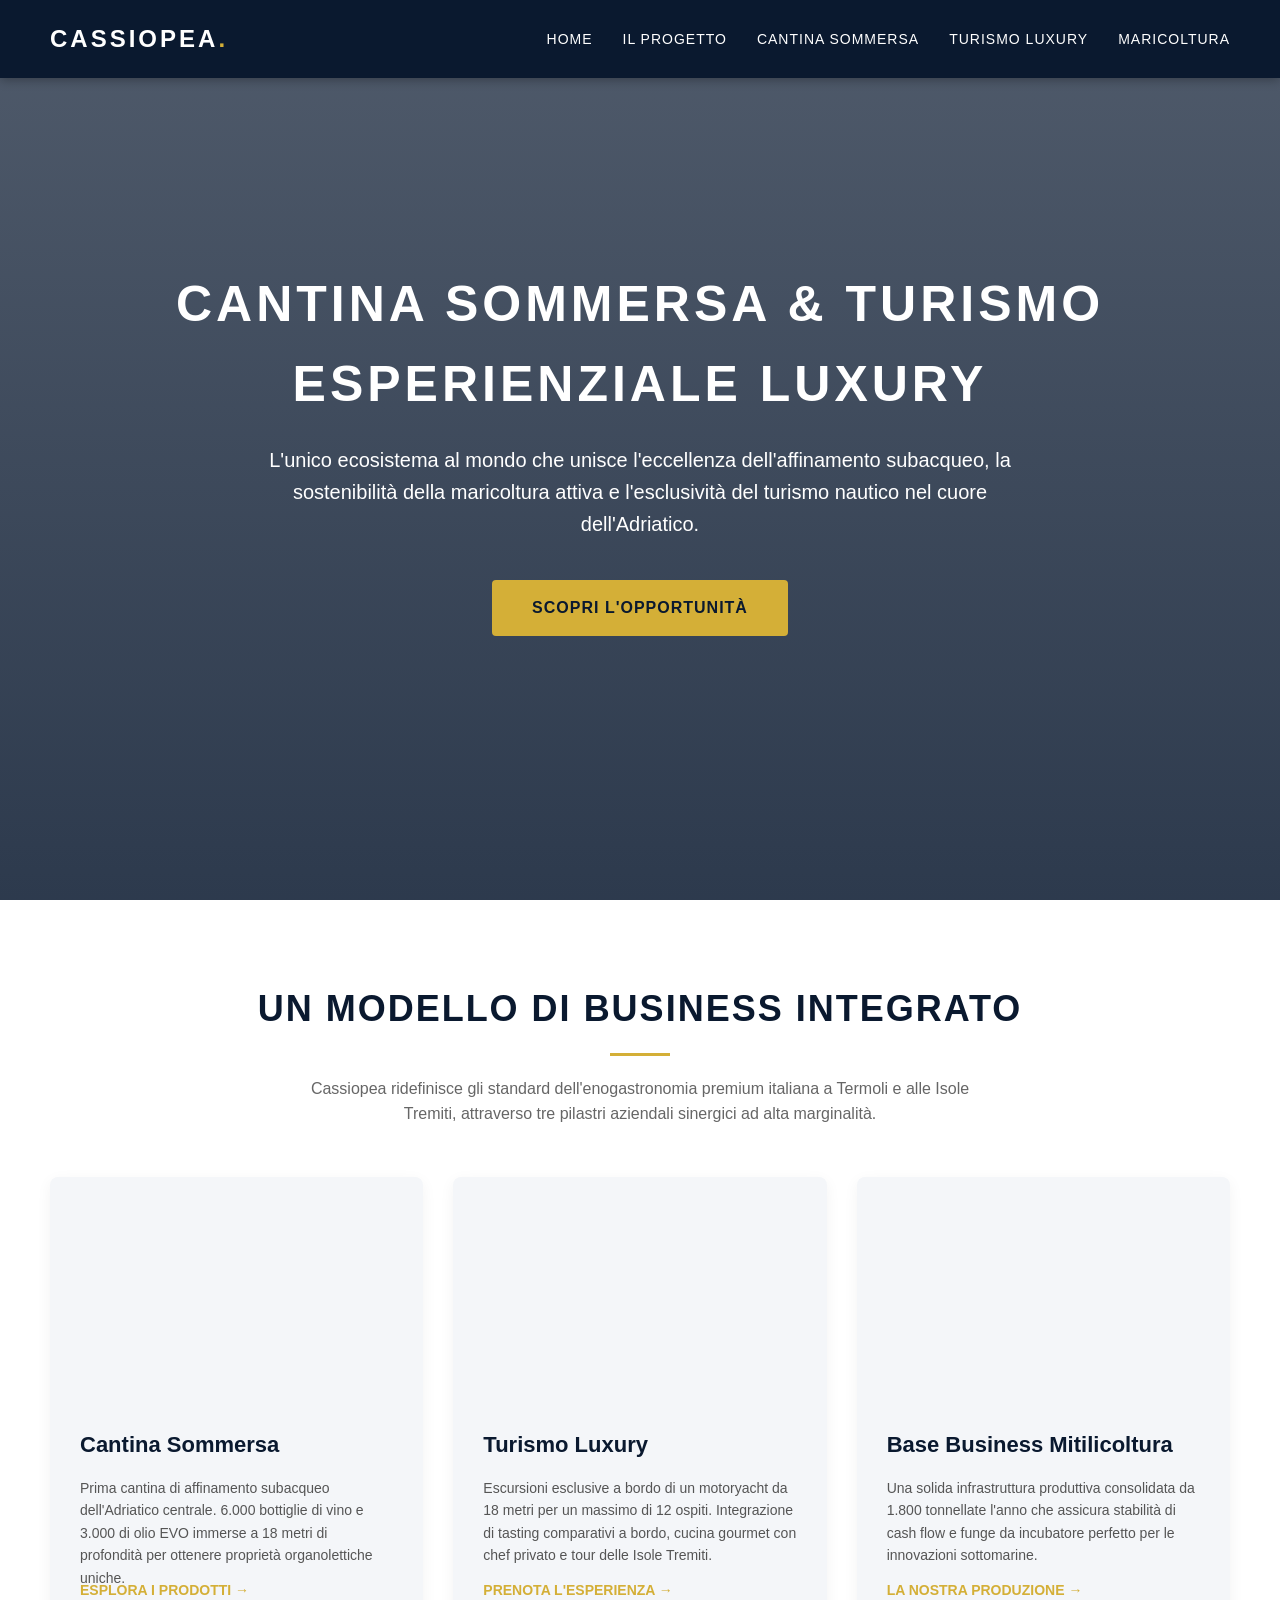
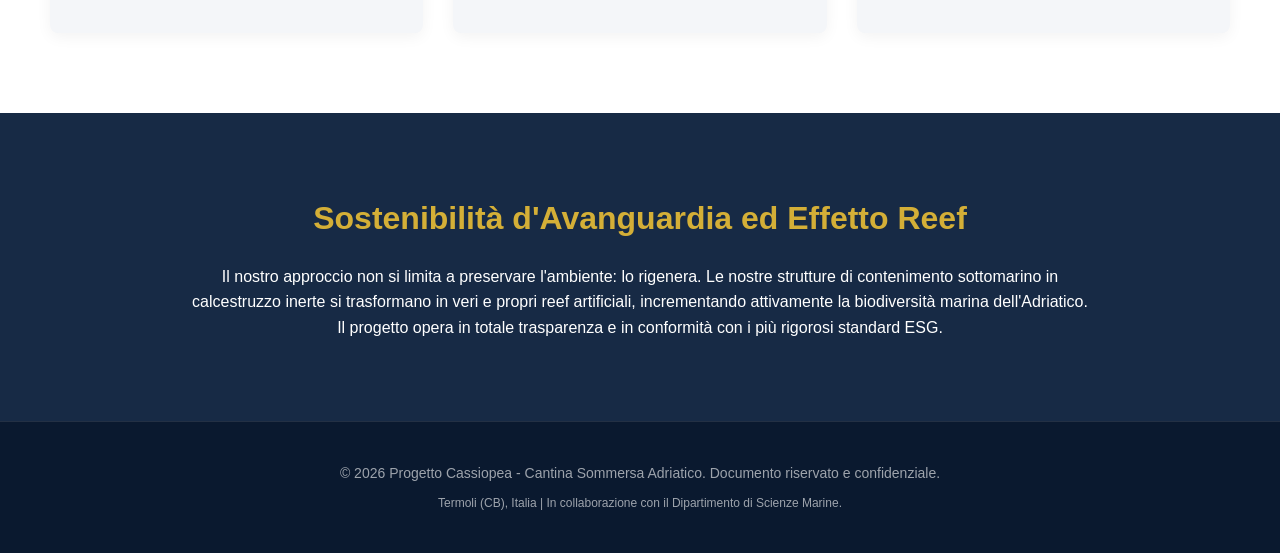
==== index.html @ e43e5682 "Initial commit via Netlify [skip ci]" ====
<!DOCTYPE html>
<html lang="it">
<head>
    <meta charset="UTF-8">
    <meta name="viewport" content="width=device-width, initial-scale=1.0">
    <title>Cassiopea | Cantina Sommersa, Luxury Tourism & Maricoltura</title>
    <style>
        /* --- RESET & FONT VARIABILI --- */
        * {
            margin: 0;
            padding: 0;
            box-sizing: border-box;
            font-family: 'Helvetica Neue', Helvetica, Arial, sans-serif;
        }

        :root {
            --primary-blue: #0A192F;
            --ocean-blue: #172A45;
            --accent-gold: #D4AF37;
            --light-bg: #F4F6F9;
            --text-dark: #333333;
            --text-light: #FFFFFF;
        }

        body {
            background-color: var(--light-bg);
            color: var(--text-dark);
            line-height: 1.6;
        }

        /* --- NAVBAR --- */
        header {
            background-color: var(--primary-blue);
            padding: 20px 50px;
            position: fixed;
            width: 100%;
            top: 0;
            z-index: 1000;
            box-shadow: 0 2px 10px rgba(0,0,0,0.3);
            display: flex;
            justify-content: space-between;
            align-items: center;
        }

        .logo {
            color: var(--text-light);
            font-size: 24px;
            font-weight: bold;
            letter-spacing: 3px;
        }

        .logo span {
            color: var(--accent-gold);
        }

        nav ul {
            display: flex;
            list-style: none;
        }

        nav ul li {
            margin-left: 30px;
        }

        nav ul li a {
            color: var(--text-light);
            text-decoration: none;
            font-size: 14px;
            text-transform: uppercase;
            letter-spacing: 1px;
            transition: color 0.3s;
        }

        nav ul li a:hover {
            color: var(--accent-gold);
        }

        /* --- HERO SECTION --- */
        .hero {
            height: 100vh;
            background: linear-gradient(rgba(10, 25, 47, 0.7), rgba(10, 25, 47, 0.85)), 
                        url('https://images.unsplash.com/photo-1507525428034-b723cf961d3e?auto=format&fit=crop&w=1920&q=80') no-repeat center center/cover;
            display: flex;
            flex-direction: column;
            justify-content: center;
            align-items: center;
            text-align: center;
            color: var(--text-light);
            padding: 0 20px;
            margin-top: 0;
        }

        .hero h1 {
            font-size: 50px;
            letter-spacing: 4px;
            margin-bottom: 20px;
            text-transform: uppercase;
        }

        .hero p {
            font-size: 20px;
            max-width: 800px;
            margin-bottom: 40px;
            font-weight: 300;
        }

        .cta-btn {
            background-color: var(--accent-gold);
            color: var(--primary-blue);
            padding: 15px 40px;
            text-decoration: none;
            font-weight: bold;
            text-transform: uppercase;
            letter-spacing: 1px;
            border-radius: 4px;
            transition: transform 0.3s, background-color 0.3s;
        }

        .cta-btn:hover {
            transform: translateY(-3px);
            background-color: #f1c40f;
        }

        /* --- SEZIONE VALORI (USP) --- */
        .usp-section {
            padding: 80px 50px;
            background-color: var(--text-light);
            text-align: center;
        }

        .section-title {
            font-size: 36px;
            color: var(--primary-blue);
            margin-bottom: 20px;
            position: relative;
            text-transform: uppercase;
            letter-spacing: 2px;
        }

        .section-title::after {
            content: '';
            display: block;
            width: 60px;
            height: 3px;
            background-color: var(--accent-gold);
            margin: 15px auto 0 auto;
        }

        .section-subtitle {
            font-size: 16px;
            max-width: 700px;
            margin: 0 auto 50px auto;
            color: #666;
        }

        /* --- THE THREE PILLARS (REVENUE STREAMS) --- */
        .pillars-container {
            display: flex;
            justify-content: space-between;
            gap: 30px;
            max-width: 1200px;
            margin: 0 auto;
            flex-wrap: wrap;
        }

        .pillar-card {
            background-color: var(--light-bg);
            flex: 1;
            min-width: 300px;
            border-radius: 8px;
            overflow: hidden;
            box-shadow: 0 4px 15px rgba(0,0,0,0.05);
            transition: transform 0.3s;
            text-align: left;
        }

        .pillar-card:hover {
            transform: translateY(-10px);
        }

        .pillar-img {
            height: 220px;
            background-size: cover;
            background-position: center;
        }

        .pillar-content {
            padding: 30px;
        }

        .pillar-content h3 {
            font-size: 22px;
            color: var(--primary-blue);
            margin-bottom: 15px;
        }

        .pillar-content p {
            color: #555;
            font-size: 14px;
            margin-bottom: 20px;
            height: 80px;
        }

        .pillar-link {
            color: var(--accent-gold);
            text-decoration: none;
            font-weight: bold;
            font-size: 14px;
            text-transform: uppercase;
        }

        /* --- DETTAGLI COMPLEMENTARI --- */
        .info-block {
            background-color: var(--ocean-blue);
            color: var(--text-light);
            padding: 80px 50px;
            display: flex;
            justify-content: center;
            align-items: center;
            text-align: center;
        }

        .info-box {
            max-width: 900px;
        }

        .info-box h2 {
            color: var(--accent-gold);
            font-size: 32px;
            margin-bottom: 20px;
        }

        /* --- FOOTER --- */
        footer {
            background-color: var(--primary-blue);
            color: rgba(255,255,255,0.6);
            padding: 40px 50px;
            text-align: center;
            font-size: 14px;
            border-top: 1px solid rgba(255,255,255,0.1);
        }

        footer a {
            color: var(--accent-gold);
            text-decoration: none;
        }

        /* --- RESPONSIVE --- */
        @media (max-width: 768px) {
            header { padding: 20px; flex-direction: column; }
            nav ul { margin-top: 15px; }
            nav ul li { margin: 0 10px; }
            .hero h1 { font-size: 32px; }
            .hero p { font-size: 16px; }
            .pillars-container { flex-direction: column; }
        }
    </style>
</head>
<body>

    <header>
        <div class="logo">CASSIOPEA<span>.</span></div>
        <nav>
            <ul>
                <li><a href="#">Home</a></li>
                <li><a href="#progetto">Il Progetto</a></li>
                <li><a href="#cantina">Cantina Sommersa</a></li>
                <li><a href="#turismo">Turismo Luxury</a></li>
                <li><a href="#mitilicoltura">Maricoltura</a></li>
            </ul>
        </nav>
    </header>

    <section class="hero">
        <h1>Cantina Sommersa & Turismo Esperienziale Luxury</h1>
        <p>L'unico ecosistema al mondo che unisce l'eccellenza dell'affinamento subacqueo, la sostenibilità della maricoltura attiva e l'esclusività del turismo nautico nel cuore dell'Adriatico.</p>
        <a href="#progetto" class="cta-btn">Scopri l'Opportunità</a>
    </section>

    <section id="progetto" class="usp-section">
        <h2 class="section-title">Un Modello di Business Integrato</h2>
        <p class="section-subtitle">Cassiopea ridefinisce gli standard dell'enogastronomia premium italiana a Termoli e alle Isole Tremiti, attraverso tre pilastri aziendali sinergici ad alta marginalità.</p>
        
        <div class="pillars-container">
            
            <div class="pillar-card" id="cantina">
                <div class="pillar-img" style="background-image: url('https://images.unsplash.com/photo-1510812431401-41d2bd2722f3?auto=format&fit=crop&w=600&q=80');"></div>
                <div class="pillar-content">
                    <h3>Cantina Sommersa</h3>
                    <p>Prima cantina di affinamento subacqueo dell'Adriatico centrale. 6.000 bottiglie di vino e 3.000 di olio EVO immerse a 18 metri di profondità per ottenere proprietà organolettiche uniche.</p>
                    <a href="#" class="pillar-link">Esplora i Prodotti &rarr;</a>
                </div>
            </div>

            <div class="pillar-card" id="turismo">
                <div class="pillar-img" style="background-image: url('https://images.unsplash.com/photo-1567899378494-47b22a2ae96a?auto=format&fit=crop&w=600&q=80');"></div>
                <div class="pillar-content">
                    <h3>Turismo Luxury</h3>
                    <p>Escursioni esclusive a bordo di un motoryacht da 18 metri per un massimo di 12 ospiti. Integrazione di tasting comparativi a bordo, cucina gourmet con chef privato e tour delle Isole Tremiti.</p>
                    <a href="#" class="pillar-link">Prenota l'Esperienza &rarr;</a>
                </div>
            </div>

            <div class="pillar-card" id="mitilicoltura">
                <div class="pillar-img" style="background-image: url('https://images.unsplash.com/photo-1551248429-4043babc4347?auto=format&fit=crop&w=600&q=80');"></div>
                <div class="pillar-content">
                    <h3>Base Business Mitilicoltura</h3>
                    <p>Una solida infrastruttura produttiva consolidata da 1.800 tonnellate l'anno che assicura stabilità di cash flow e funge da incubatore perfetto per le innovazioni sottomarine.</p>
                    <a href="#" class="pillar-link">La Nostra Produzione &rarr;</a>
                </div>
            </div>

        </div>
    </section>

    <section class="info-block">
        <div class="info-box">
            <h2>Sostenibilità d'Avanguardia ed Effetto Reef</h2>
            <p>Il nostro approccio non si limita a preservare l'ambiente: lo rigenera. Le nostre strutture di contenimento sottomarino in calcestruzzo inerte si trasformano in veri e propri reef artificiali, incrementando attivamente la biodiversità marina dell'Adriatico. Il progetto opera in totale trasparenza e in conformità con i più rigorosi standard ESG.</p>
        </div>
    </section>

    <footer>
        <p>&copy; 2026 Progetto Cassiopea - Cantina Sommersa Adriatico. Documento riservato e confidenziale.</p>
        <p style="margin-top: 10px; font-size: 12px;">Termoli (CB), Italia | In collaborazione con il Dipartimento di Scienze Marine.</p>
    </footer>

</body>
</html>
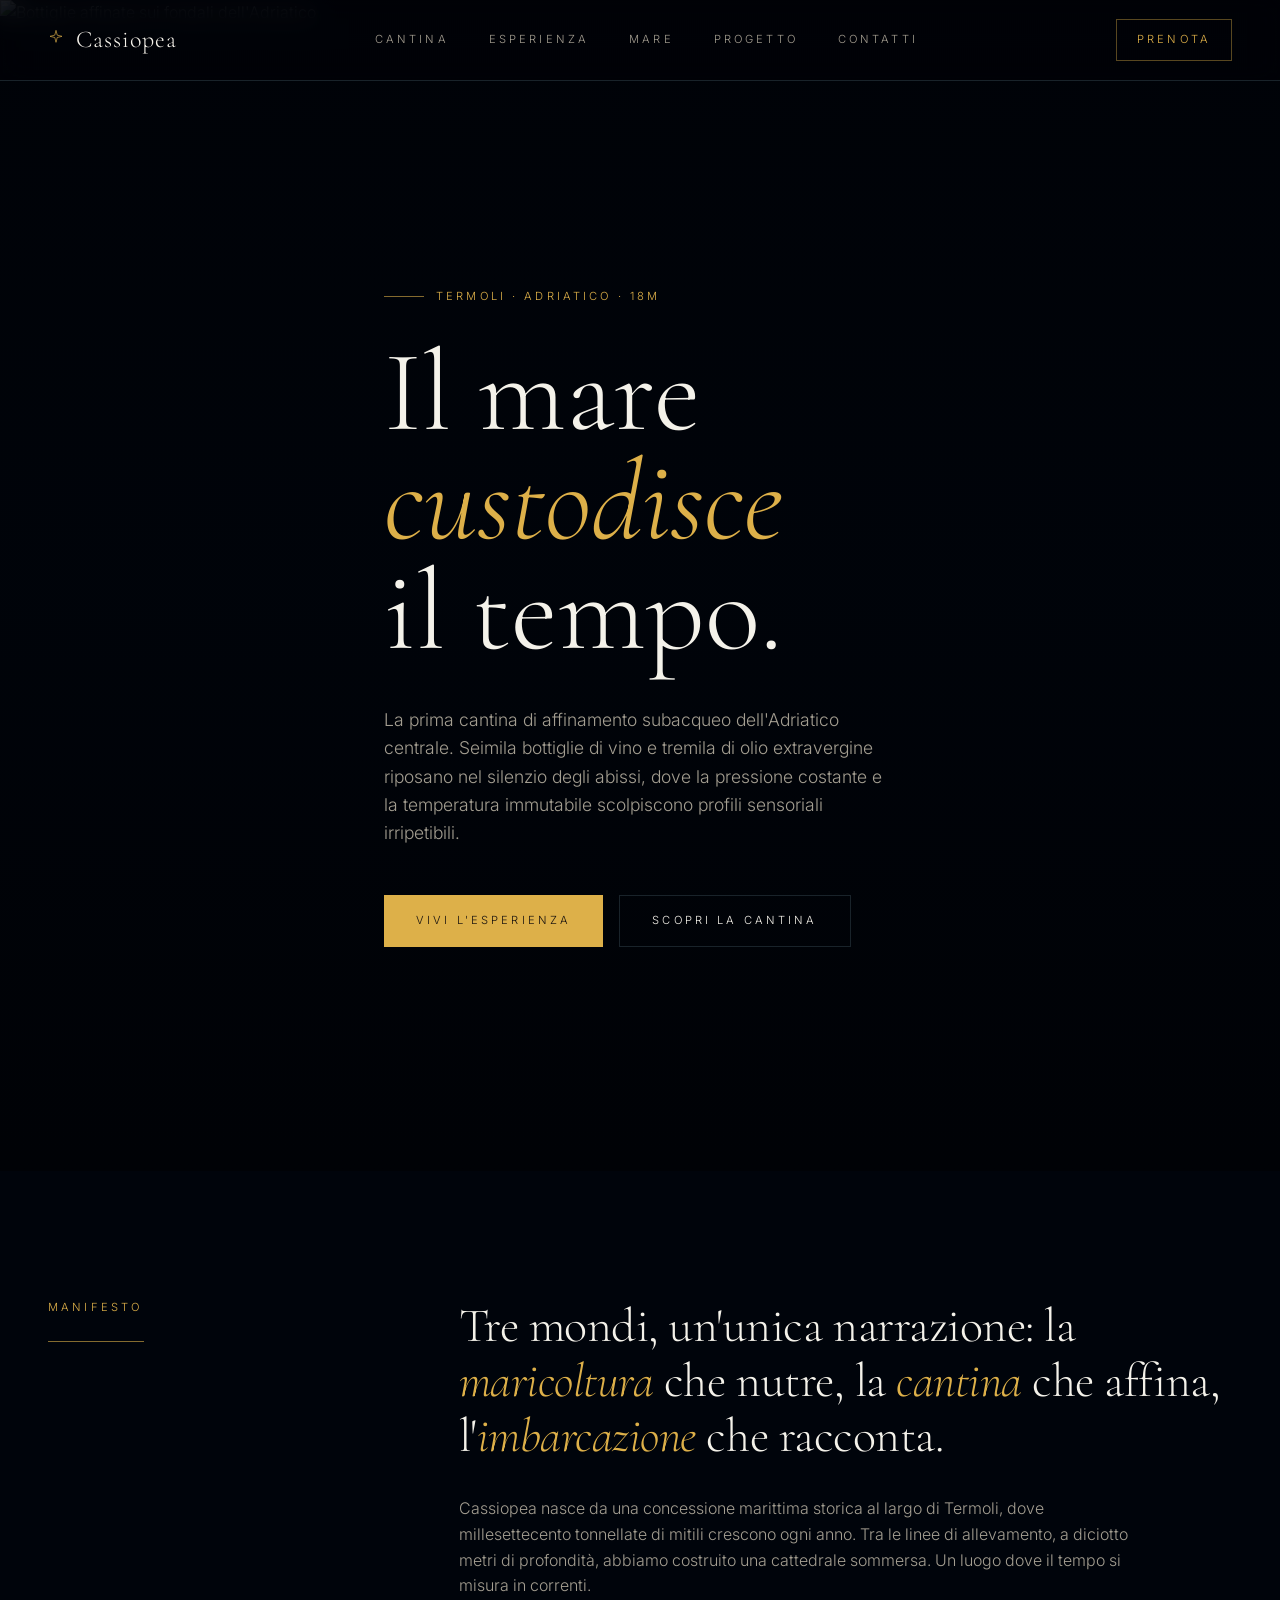
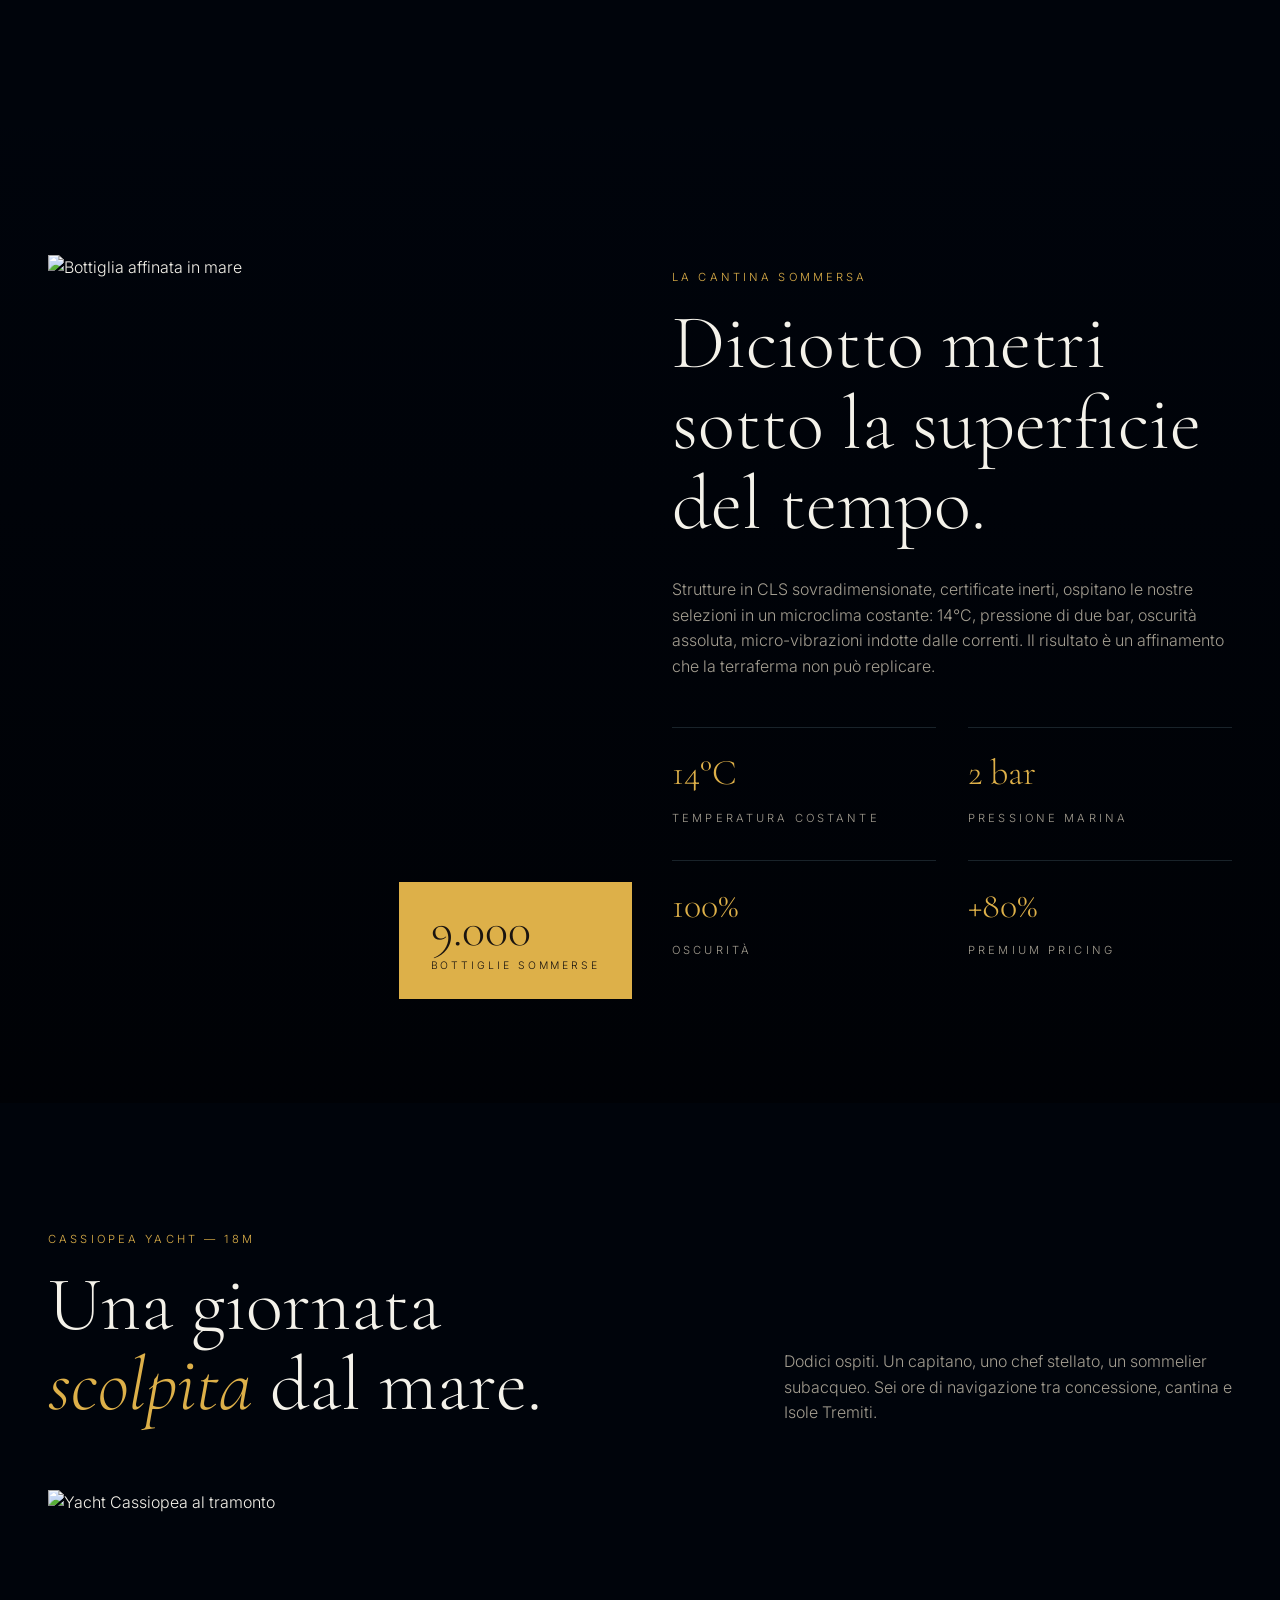
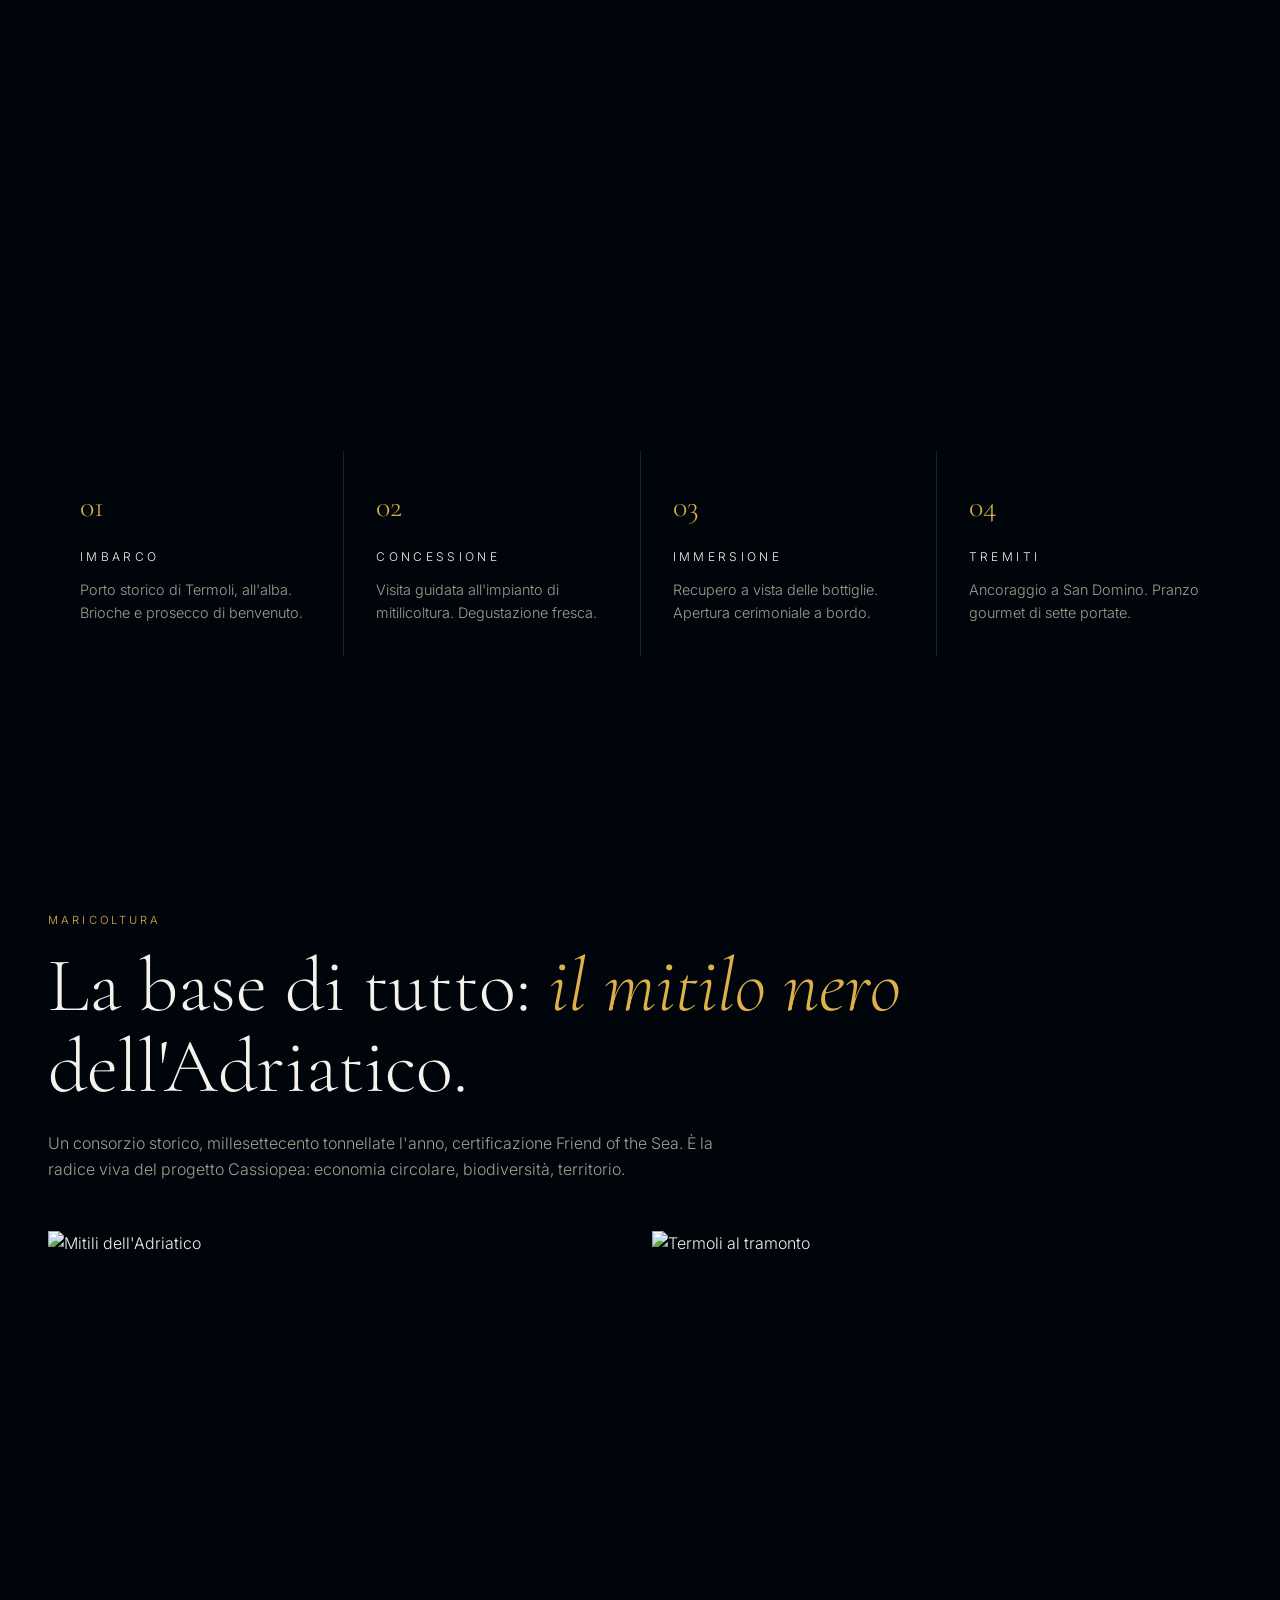
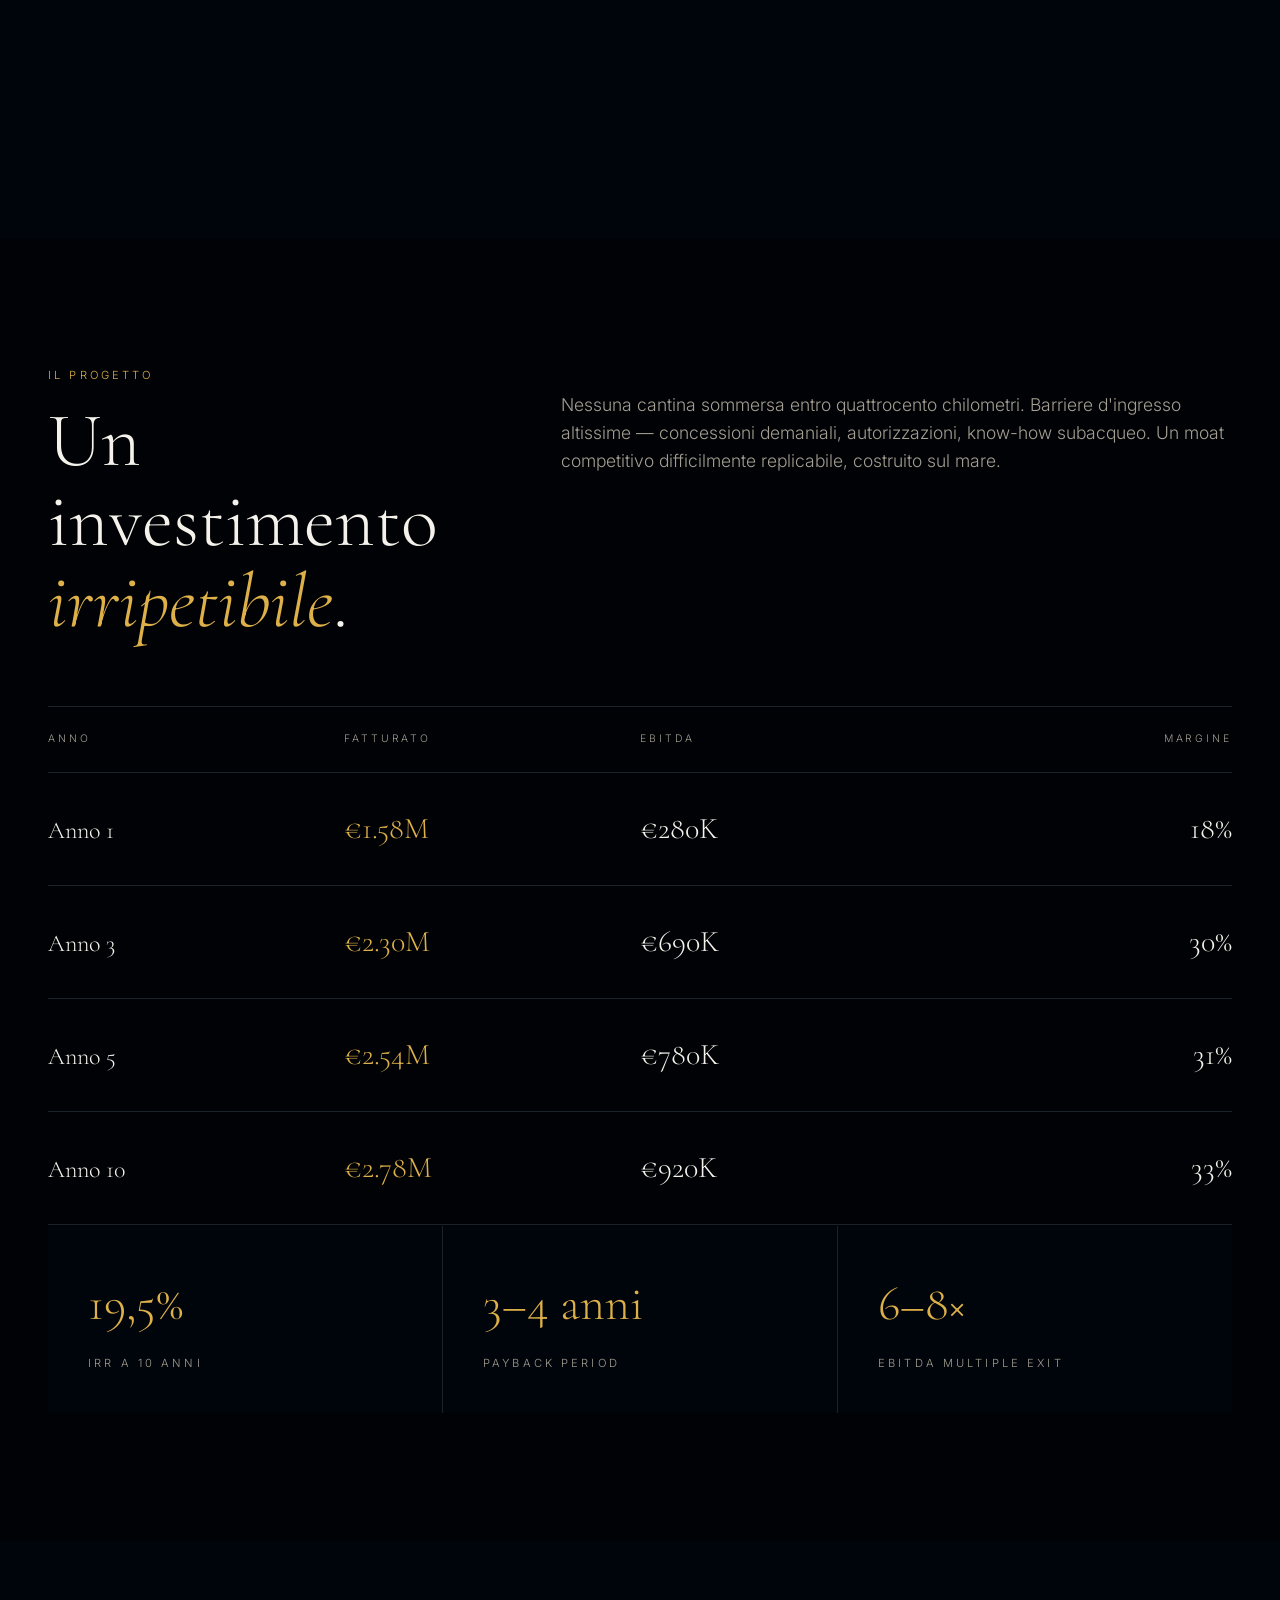
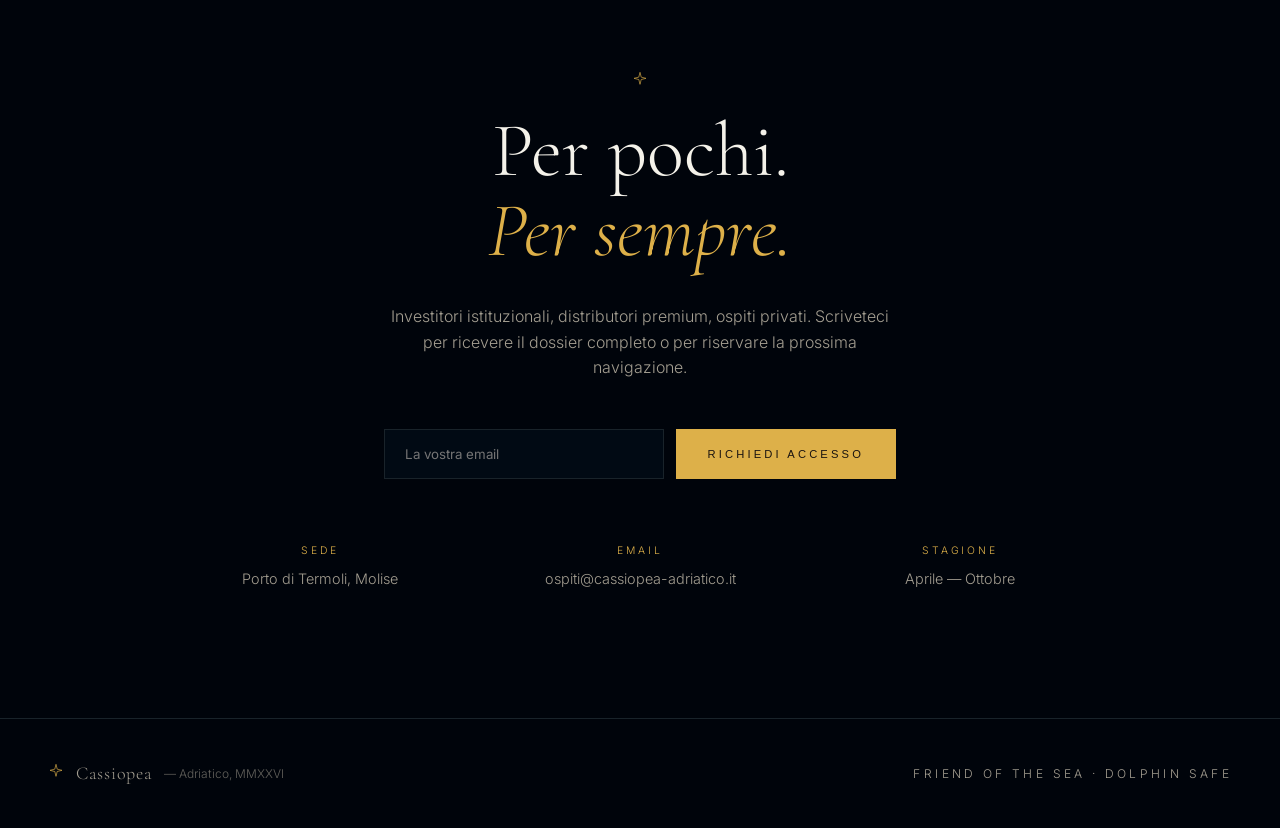
==== commit f7107861: "Add files via upload" ====
--- a/index.html
+++ b/index.html
@@ -1,329 +1,164 @@
-<!DOCTYPE html>
+<!doctype html>
 <html lang="it">
 <head>
-    <meta charset="UTF-8">
-    <meta name="viewport" content="width=device-width, initial-scale=1.0">
-    <title>Cassiopea | Cantina Sommersa, Luxury Tourism & Maricoltura</title>
-    <style>
-        /* --- RESET & FONT VARIABILI --- */
-        * {
-            margin: 0;
-            padding: 0;
-            box-sizing: border-box;
-            font-family: 'Helvetica Neue', Helvetica, Arial, sans-serif;
-        }
-
-        :root {
-            --primary-blue: #0A192F;
-            --ocean-blue: #172A45;
-            --accent-gold: #D4AF37;
-            --light-bg: #F4F6F9;
-            --text-dark: #333333;
-            --text-light: #FFFFFF;
-        }
-
-        body {
-            background-color: var(--light-bg);
-            color: var(--text-dark);
-            line-height: 1.6;
-        }
-
-        /* --- NAVBAR --- */
-        header {
-            background-color: var(--primary-blue);
-            padding: 20px 50px;
-            position: fixed;
-            width: 100%;
-            top: 0;
-            z-index: 1000;
-            box-shadow: 0 2px 10px rgba(0,0,0,0.3);
-            display: flex;
-            justify-content: space-between;
-            align-items: center;
-        }
-
-        .logo {
-            color: var(--text-light);
-            font-size: 24px;
-            font-weight: bold;
-            letter-spacing: 3px;
-        }
-
-        .logo span {
-            color: var(--accent-gold);
-        }
-
-        nav ul {
-            display: flex;
-            list-style: none;
-        }
-
-        nav ul li {
-            margin-left: 30px;
-        }
-
-        nav ul li a {
-            color: var(--text-light);
-            text-decoration: none;
-            font-size: 14px;
-            text-transform: uppercase;
-            letter-spacing: 1px;
-            transition: color 0.3s;
-        }
-
-        nav ul li a:hover {
-            color: var(--accent-gold);
-        }
-
-        /* --- HERO SECTION --- */
-        .hero {
-            height: 100vh;
-            background: linear-gradient(rgba(10, 25, 47, 0.7), rgba(10, 25, 47, 0.85)), 
-                        url('https://images.unsplash.com/photo-1507525428034-b723cf961d3e?auto=format&fit=crop&w=1920&q=80') no-repeat center center/cover;
-            display: flex;
-            flex-direction: column;
-            justify-content: center;
-            align-items: center;
-            text-align: center;
-            color: var(--text-light);
-            padding: 0 20px;
-            margin-top: 0;
-        }
-
-        .hero h1 {
-            font-size: 50px;
-            letter-spacing: 4px;
-            margin-bottom: 20px;
-            text-transform: uppercase;
-        }
-
-        .hero p {
-            font-size: 20px;
-            max-width: 800px;
-            margin-bottom: 40px;
-            font-weight: 300;
-        }
-
-        .cta-btn {
-            background-color: var(--accent-gold);
-            color: var(--primary-blue);
-            padding: 15px 40px;
-            text-decoration: none;
-            font-weight: bold;
-            text-transform: uppercase;
-            letter-spacing: 1px;
-            border-radius: 4px;
-            transition: transform 0.3s, background-color 0.3s;
-        }
-
-        .cta-btn:hover {
-            transform: translateY(-3px);
-            background-color: #f1c40f;
-        }
-
-        /* --- SEZIONE VALORI (USP) --- */
-        .usp-section {
-            padding: 80px 50px;
-            background-color: var(--text-light);
-            text-align: center;
-        }
-
-        .section-title {
-            font-size: 36px;
-            color: var(--primary-blue);
-            margin-bottom: 20px;
-            position: relative;
-            text-transform: uppercase;
-            letter-spacing: 2px;
-        }
-
-        .section-title::after {
-            content: '';
-            display: block;
-            width: 60px;
-            height: 3px;
-            background-color: var(--accent-gold);
-            margin: 15px auto 0 auto;
-        }
-
-        .section-subtitle {
-            font-size: 16px;
-            max-width: 700px;
-            margin: 0 auto 50px auto;
-            color: #666;
-        }
-
-        /* --- THE THREE PILLARS (REVENUE STREAMS) --- */
-        .pillars-container {
-            display: flex;
-            justify-content: space-between;
-            gap: 30px;
-            max-width: 1200px;
-            margin: 0 auto;
-            flex-wrap: wrap;
-        }
-
-        .pillar-card {
-            background-color: var(--light-bg);
-            flex: 1;
-            min-width: 300px;
-            border-radius: 8px;
-            overflow: hidden;
-            box-shadow: 0 4px 15px rgba(0,0,0,0.05);
-            transition: transform 0.3s;
-            text-align: left;
-        }
-
-        .pillar-card:hover {
-            transform: translateY(-10px);
-        }
-
-        .pillar-img {
-            height: 220px;
-            background-size: cover;
-            background-position: center;
-        }
-
-        .pillar-content {
-            padding: 30px;
-        }
-
-        .pillar-content h3 {
-            font-size: 22px;
-            color: var(--primary-blue);
-            margin-bottom: 15px;
-        }
-
-        .pillar-content p {
-            color: #555;
-            font-size: 14px;
-            margin-bottom: 20px;
-            height: 80px;
-        }
-
-        .pillar-link {
-            color: var(--accent-gold);
-            text-decoration: none;
-            font-weight: bold;
-            font-size: 14px;
-            text-transform: uppercase;
-        }
-
-        /* --- DETTAGLI COMPLEMENTARI --- */
-        .info-block {
-            background-color: var(--ocean-blue);
-            color: var(--text-light);
-            padding: 80px 50px;
-            display: flex;
-            justify-content: center;
-            align-items: center;
-            text-align: center;
-        }
-
-        .info-box {
-            max-width: 900px;
-        }
-
-        .info-box h2 {
-            color: var(--accent-gold);
-            font-size: 32px;
-            margin-bottom: 20px;
-        }
-
-        /* --- FOOTER --- */
-        footer {
-            background-color: var(--primary-blue);
-            color: rgba(255,255,255,0.6);
-            padding: 40px 50px;
-            text-align: center;
-            font-size: 14px;
-            border-top: 1px solid rgba(255,255,255,0.1);
-        }
-
-        footer a {
-            color: var(--accent-gold);
-            text-decoration: none;
-        }
-
-        /* --- RESPONSIVE --- */
-        @media (max-width: 768px) {
-            header { padding: 20px; flex-direction: column; }
-            nav ul { margin-top: 15px; }
-            nav ul li { margin: 0 10px; }
-            .hero h1 { font-size: 32px; }
-            .hero p { font-size: 16px; }
-            .pillars-container { flex-direction: column; }
-        }
-    </style>
+<meta charset="utf-8" />
+<meta name="viewport" content="width=device-width,initial-scale=1" />
+<title>Cassiopea — Cantina Sommersa dell'Adriatico</title>
+<meta name="description" content="Cantina sommersa, maricoltura sostenibile e turismo esperienziale luxury a Termoli. Vini e oli affinati a 18 metri di profondità nell'Adriatico." />
+<meta property="og:title" content="Cassiopea — Cantina Sommersa dell'Adriatico" />
+<meta property="og:description" content="Cantina sommersa, maricoltura sostenibile e turismo esperienziale luxury a Termoli. Vini e oli affinati a 18 metri di profondità nell'Adriatico." />
+<link rel="preconnect" href="https://fonts.googleapis.com">
+<link rel="preconnect" href="https://fonts.gstatic.com" crossorigin>
+<link href="https://fonts.googleapis.com/css2?family=Cormorant+Garamond:ital,wght@0,300;0,400;1,300;1,400&family=Inter:wght@300;400;500&display=swap" rel="stylesheet">
+<link rel="stylesheet" href="styles.css" />
 </head>
 <body>
-
-    <header>
-        <div class="logo">CASSIOPEA<span>.</span></div>
-        <nav>
-            <ul>
-                <li><a href="#">Home</a></li>
-                <li><a href="#progetto">Il Progetto</a></li>
-                <li><a href="#cantina">Cantina Sommersa</a></li>
-                <li><a href="#turismo">Turismo Luxury</a></li>
-                <li><a href="#mitilicoltura">Maricoltura</a></li>
-            </ul>
-        </nav>
-    </header>
-
-    <section class="hero">
-        <h1>Cantina Sommersa & Turismo Esperienziale Luxury</h1>
-        <p>L'unico ecosistema al mondo che unisce l'eccellenza dell'affinamento subacqueo, la sostenibilità della maricoltura attiva e l'esclusività del turismo nautico nel cuore dell'Adriatico.</p>
-        <a href="#progetto" class="cta-btn">Scopri l'Opportunità</a>
-    </section>
-
-    <section id="progetto" class="usp-section">
-        <h2 class="section-title">Un Modello di Business Integrato</h2>
-        <p class="section-subtitle">Cassiopea ridefinisce gli standard dell'enogastronomia premium italiana a Termoli e alle Isole Tremiti, attraverso tre pilastri aziendali sinergici ad alta marginalità.</p>
-        
-        <div class="pillars-container">
-            
-            <div class="pillar-card" id="cantina">
-                <div class="pillar-img" style="background-image: url('https://images.unsplash.com/photo-1510812431401-41d2bd2722f3?auto=format&fit=crop&w=600&q=80');"></div>
-                <div class="pillar-content">
-                    <h3>Cantina Sommersa</h3>
-                    <p>Prima cantina di affinamento subacqueo dell'Adriatico centrale. 6.000 bottiglie di vino e 3.000 di olio EVO immerse a 18 metri di profondità per ottenere proprietà organolettiche uniche.</p>
-                    <a href="#" class="pillar-link">Esplora i Prodotti &rarr;</a>
-                </div>
-            </div>
-
-            <div class="pillar-card" id="turismo">
-                <div class="pillar-img" style="background-image: url('https://images.unsplash.com/photo-1567899378494-47b22a2ae96a?auto=format&fit=crop&w=600&q=80');"></div>
-                <div class="pillar-content">
-                    <h3>Turismo Luxury</h3>
-                    <p>Escursioni esclusive a bordo di un motoryacht da 18 metri per un massimo di 12 ospiti. Integrazione di tasting comparativi a bordo, cucina gourmet con chef privato e tour delle Isole Tremiti.</p>
-                    <a href="#" class="pillar-link">Prenota l'Esperienza &rarr;</a>
-                </div>
-            </div>
-
-            <div class="pillar-card" id="mitilicoltura">
-                <div class="pillar-img" style="background-image: url('https://images.unsplash.com/photo-1551248429-4043babc4347?auto=format&fit=crop&w=600&q=80');"></div>
-                <div class="pillar-content">
-                    <h3>Base Business Mitilicoltura</h3>
-                    <p>Una solida infrastruttura produttiva consolidata da 1.800 tonnellate l'anno che assicura stabilità di cash flow e funge da incubatore perfetto per le innovazioni sottomarine.</p>
-                    <a href="#" class="pillar-link">La Nostra Produzione &rarr;</a>
-                </div>
-            </div>
-
+<nav class="nav">
+  <div class="container nav-inner">
+    <a href="index.html" class="brand"><span class="text-gold"><svg viewBox="0 0 24 24" width="16" height="16" fill="none" stroke="currentColor" stroke-width="1"><path d="M12 2l1.8 7.2L21 11l-7.2 1.8L12 20l-1.8-7.2L3 11l7.2-1.8z"/></svg></span><span class="brand-name">Cassiopea</span></a>
+    <div class="nav-links">
+      <a href="cantina.html">Cantina</a>
+      <a href="esperienza.html">Esperienza</a>
+      <a href="mare.html">Mare</a>
+      <a href="progetto.html">Progetto</a>
+      <a href="contatti.html">Contatti</a>
+    </div>
+    <a href="contatti.html" class="cta">Prenota</a>
+  </div>
+</nav>
+<section class="hero" id="top">
+  <img src="assets/hero-underwater.jpg" alt="Bottiglie affinate sui fondali dell'Adriatico" />
+  <div class="hero-overlay"></div>
+  <div class="container hero-content fade-up">
+    <div class="hero-meta"><span class="bar"></span>Termoli · Adriatico · 18m</div>
+    <h1 class="display">Il mare<br><em>custodisce</em><br>il tempo.</h1>
+    <p>La prima cantina di affinamento subacqueo dell'Adriatico centrale. Seimila bottiglie di vino e tremila di olio extravergine riposano nel silenzio degli abissi, dove la pressione costante e la temperatura immutabile scolpiscono profili sensoriali irripetibili.</p>
+    <div class="hero-actions">
+      <a href="esperienza.html" class="btn btn-gold">Vivi l'esperienza</a>
+      <a href="cantina.html" class="btn btn-outline">Scopri la cantina</a>
+    </div>
+  </div>
+</section>
+<section>
+  <div class="container">
+    <div class="grid grid-12" style="align-items:start">
+      <div class="col-4">
+        <div class="eyebrow">Manifesto</div>
+        <div class="hairline" style="width:6rem;margin-top:1.5rem"></div>
+      </div>
+      <div class="col-8">
+        <p class="font-display" style="font-size:clamp(1.75rem,4vw,3rem);line-height:1.15">
+          Tre mondi, un'unica narrazione: la <em>maricoltura</em> che nutre, la <em>cantina</em> che affina, l'<em>imbarcazione</em> che racconta.
+        </p>
+        <p style="margin-top:2rem;color:var(--muted);max-width:42rem">
+          Cassiopea nasce da una concessione marittima storica al largo di Termoli, dove millesettecento tonnellate di mitili crescono ogni anno. Tra le linee di allevamento, a diciotto metri di profondità, abbiamo costruito una cattedrale sommersa. Un luogo dove il tempo si misura in correnti.
+        </p>
+      </div>
+    </div>
+  </div>
+</section>
+<section class="gradient-deep" id="cantina">
+  <div class="container">
+    <div class="grid grid-2" style="align-items:center;gap:4rem">
+      <div class="relative">
+        <img src="assets/bottle.jpg" alt="Bottiglia affinata in mare" class="img-tall" />
+        <div class="badge-gold"><div class="k">9.000</div><div class="v">Bottiglie sommerse</div></div>
+      </div>
+      <div>
+        <div class="eyebrow">La Cantina Sommersa</div>
+        <h2 class="display">Diciotto metri sotto la superficie del tempo.</h2>
+        <p style="margin-top:2rem;color:var(--muted)">
+          Strutture in CLS sovradimensionate, certificate inerti, ospitano le nostre selezioni in un microclima costante: 14°C, pressione di due bar, oscurità assoluta, micro-vibrazioni indotte dalle correnti. Il risultato è un affinamento che la terraferma non può replicare.
+        </p>
+        <div class="stat-grid">
+          <div class="stat"><div class="k">14°C</div><div class="v">Temperatura costante</div></div><div class="stat"><div class="k">2 bar</div><div class="v">Pressione marina</div></div><div class="stat"><div class="k">100%</div><div class="v">Oscurità</div></div><div class="stat"><div class="k">+80%</div><div class="v">Premium pricing</div></div>
         </div>
-    </section>
-
-    <section class="info-block">
-        <div class="info-box">
-            <h2>Sostenibilità d'Avanguardia ed Effetto Reef</h2>
-            <p>Il nostro approccio non si limita a preservare l'ambiente: lo rigenera. Le nostre strutture di contenimento sottomarino in calcestruzzo inerte si trasformano in veri e propri reef artificiali, incrementando attivamente la biodiversità marina dell'Adriatico. Il progetto opera in totale trasparenza e in conformità con i più rigorosi standard ESG.</p>
+      </div>
+    </div>
+  </div>
+</section>
+<section id="esperienza">
+  <div class="container">
+    <div style="display:flex;flex-wrap:wrap;align-items:flex-end;justify-content:space-between;gap:1.5rem;margin-bottom:4rem">
+      <div>
+        <div class="eyebrow">Cassiopea Yacht — 18m</div>
+        <h2 class="display" style="max-width:36rem">Una giornata <em>scolpita</em> dal mare.</h2>
+      </div>
+      <p style="max-width:28rem;color:var(--muted)">Dodici ospiti. Un capitano, uno chef stellato, un sommelier subacqueo. Sei ore di navigazione tra concessione, cantina e Isole Tremiti.</p>
+    </div>
+    <div class="relative">
+      <img src="assets/yacht.jpg" alt="Yacht Cassiopea al tramonto" class="img-wide" />
+    </div>
+    <div class="steps">
+      <div class="step"><div class="n">01</div><div class="t">Imbarco</div><p>Porto storico di Termoli, all'alba. Brioche e prosecco di benvenuto.</p></div><div class="step"><div class="n">02</div><div class="t">Concessione</div><p>Visita guidata all'impianto di mitilicoltura. Degustazione fresca.</p></div><div class="step"><div class="n">03</div><div class="t">Immersione</div><p>Recupero a vista delle bottiglie. Apertura cerimoniale a bordo.</p></div><div class="step"><div class="n">04</div><div class="t">Tremiti</div><p>Ancoraggio a San Domino. Pranzo gourmet di sette portate.</p></div>
+    </div>
+  </div>
+</section>
+<section id="mare">
+  <div class="container">
+    <div class="grid" style="grid-template-columns:1fr;gap:3rem">
+      <div style="display:grid;grid-template-columns:1fr;gap:3rem">
+        <div>
+          <div class="eyebrow">Maricoltura</div>
+          <h2 class="display">La base di tutto: <em>il mitilo nero</em> dell'Adriatico.</h2>
+          <p style="margin-top:1.5rem;color:var(--muted);max-width:42rem">
+            Un consorzio storico, millesettecento tonnellate l'anno, certificazione Friend of the Sea. È la radice viva del progetto Cassiopea: economia circolare, biodiversità, territorio.
+          </p>
         </div>
-    </section>
-
-    <footer>
-        <p>&copy; 2026 Progetto Cassiopea - Cantina Sommersa Adriatico. Documento riservato e confidenziale.</p>
-        <p style="margin-top: 10px; font-size: 12px;">Termoli (CB), Italia | In collaborazione con il Dipartimento di Scienze Marine.</p>
-    </footer>
-
-</body>
-</html>+        <div style="display:grid;grid-template-columns:1fr 1fr;gap:1.5rem">
+          <img src="assets/mussels.jpg" alt="Mitili dell'Adriatico" class="img-half" />
+          <img src="assets/termoli.jpg" alt="Termoli al tramonto" class="img-half" />
+        </div>
+      </div>
+    </div>
+  </div>
+</section>
+<section class="bg-deep" id="progetto">
+  <div class="container">
+    <div class="grid grid-12" style="margin-bottom:4rem">
+      <div class="col-5">
+        <div class="eyebrow">Il Progetto</div>
+        <h2 class="display">Un investimento <em>irripetibile</em>.</h2>
+      </div>
+      <p class="col-7" style="color:var(--muted);font-size:1.1rem;padding-top:1.5rem">
+        Nessuna cantina sommersa entro quattrocento chilometri. Barriere d'ingresso altissime — concessioni demaniali, autorizzazioni, know-how subacqueo. Un moat competitivo difficilmente replicabile, costruito sul mare.
+      </p>
+    </div>
+    <div class="border-t">
+      <div class="table-row head"><div>Anno</div><div>Fatturato</div><div>EBITDA</div><div style="text-align:right">Margine</div></div>
+      <div class="table-row"><div class="y">Anno 1</div><div class="v gold">€1.58M</div><div class="v">€280K</div><div class="v right">18%</div></div><div class="table-row"><div class="y">Anno 3</div><div class="v gold">€2.30M</div><div class="v">€690K</div><div class="v right">30%</div></div><div class="table-row"><div class="y">Anno 5</div><div class="v gold">€2.54M</div><div class="v">€780K</div><div class="v right">31%</div></div><div class="table-row"><div class="y">Anno 10</div><div class="v gold">€2.78M</div><div class="v">€920K</div><div class="v right">33%</div></div>
+    </div>
+    <div class="kpi-grid">
+      <div class="kpi"><div class="k">19,5%</div><div class="v">IRR a 10 anni</div></div><div class="kpi"><div class="k">3–4 anni</div><div class="v">Payback period</div></div><div class="kpi"><div class="k">6–8×</div><div class="v">EBITDA multiple exit</div></div>
+    </div>
+  </div>
+</section>
+<section id="contatti">
+  <div class="container" style="max-width:64rem;text-align:center">
+    <div class="center-icon"><svg viewBox="0 0 24 24" width="16" height="16" fill="none" stroke="currentColor" stroke-width="1"><path d="M12 2l1.8 7.2L21 11l-7.2 1.8L12 20l-1.8-7.2L3 11l7.2-1.8z"/></svg></div>
+    <h2 class="display">Per pochi.<br><em>Per sempre.</em></h2>
+    <p style="margin-top:2rem;color:var(--muted);max-width:32rem;margin-left:auto;margin-right:auto">
+      Investitori istituzionali, distributori premium, ospiti privati. Scriveteci per ricevere il dossier completo o per riservare la prossima navigazione.
+    </p>
+    <form class="contact-form" onsubmit="event.preventDefault();alert('Grazie. Vi ricontatteremo a breve.')">
+      <input type="email" required placeholder="La vostra email" />
+      <button type="submit" class="btn btn-gold">Richiedi accesso</button>
+    </form>
+    <div class="contact-info">
+      <div><div class="label">Sede</div>Porto di Termoli, Molise</div>
+      <div><div class="label">Email</div>ospiti@cassiopea-adriatico.it</div>
+      <div><div class="label">Stagione</div>Aprile — Ottobre</div>
+    </div>
+  </div>
+</section>
+<footer>
+  <div class="container footer-inner">
+    <div class="brand">
+      <span class="text-gold"><svg viewBox="0 0 24 24" width="16" height="16" fill="none" stroke="currentColor" stroke-width="1"><path d="M12 2l1.8 7.2L21 11l-7.2 1.8L12 20l-1.8-7.2L3 11l7.2-1.8z"/></svg></span>
+      <span class="brand-name" style="font-size:1.125rem">Cassiopea</span>
+      <span style="opacity:.6">— Adriatico, MMXXVI</span>
+    </div>
+    <div class="tracking-luxury uppercase">Friend of the Sea · Dolphin Safe</div>
+  </div>
+</footer>
+</body></html>
--- a/styles.css
+++ b/styles.css
@@ -0,0 +1,152 @@
+/* Cassiopea — design system */
+:root{
+  --bg: oklch(0.10 0.03 240);
+  --deep: oklch(0.08 0.025 240);
+  --card: oklch(0.14 0.03 240);
+  --fg: oklch(0.96 0.01 90);
+  --muted: oklch(0.70 0.02 90);
+  --border: oklch(0.25 0.02 240);
+  --gold: oklch(0.78 0.13 85);
+  --gold-muted: oklch(0.68 0.11 85);
+}
+*{box-sizing:border-box;margin:0;padding:0}
+html{scroll-behavior:smooth}
+body{
+  background:var(--bg);color:var(--fg);
+  font-family:'Inter',system-ui,sans-serif;
+  font-weight:300;line-height:1.6;-webkit-font-smoothing:antialiased;
+}
+img{display:block;max-width:100%;height:auto}
+a{color:inherit;text-decoration:none;transition:.3s}
+.font-display{font-family:'Cormorant Garamond',serif;font-weight:300;letter-spacing:-0.01em}
+em{font-style:italic;color:var(--gold);font-weight:300}
+.tracking-luxury{letter-spacing:.28em}
+.uppercase{text-transform:uppercase}
+.text-gold{color:var(--gold)}
+.text-muted{color:var(--muted)}
+.bg-deep{background:var(--deep)}
+.bg-card{background:var(--card)}
+.bg-gold{background:var(--gold);color:#1a1410}
+.border-b{border-bottom:1px solid var(--border)}
+.border-t{border-top:1px solid var(--border)}
+.hairline{height:1px;background:var(--gold);opacity:.6}
+.gradient-deep{background:linear-gradient(180deg,var(--bg),var(--deep))}
+.container{max-width:1280px;margin:0 auto;padding:0 1.5rem}
+@media(min-width:1024px){.container{padding:0 3rem}}
+
+/* Nav */
+.nav{position:fixed;top:0;left:0;right:0;z-index:50;backdrop-filter:blur(12px);background:color-mix(in oklab,var(--deep) 60%,transparent);border-bottom:1px solid var(--border)}
+.nav-inner{display:flex;align-items:center;justify-content:space-between;height:80px}
+.brand{display:flex;align-items:center;gap:.75rem}
+.brand-name{font-family:'Cormorant Garamond',serif;font-size:1.5rem;letter-spacing:.04em}
+.nav-links{display:none;gap:2.5rem;font-size:.7rem;letter-spacing:.28em;text-transform:uppercase;color:var(--muted)}
+.nav-links a:hover{color:var(--gold)}
+.cta{display:none;font-size:.7rem;letter-spacing:.28em;text-transform:uppercase;border:1px solid color-mix(in oklab,var(--gold) 40%,transparent);color:var(--gold);padding:.7rem 1.25rem}
+.cta:hover{background:var(--gold);color:#1a1410}
+@media(min-width:768px){.nav-links,.cta{display:inline-flex;align-items:center}}
+
+/* Buttons */
+.btn{display:inline-flex;align-items:center;gap:.75rem;padding:1rem 2rem;font-size:.7rem;letter-spacing:.28em;text-transform:uppercase;cursor:pointer;border:none}
+.btn-gold{background:var(--gold);color:#1a1410}
+.btn-gold:hover{background:var(--gold-muted)}
+.btn-outline{background:transparent;border:1px solid var(--border);color:var(--fg)}
+.btn-outline:hover{border-color:var(--gold);color:var(--gold)}
+
+/* Sections */
+section{padding:8rem 0}
+@media(max-width:768px){section{padding:5rem 0}}
+.eyebrow{font-size:.7rem;letter-spacing:.28em;text-transform:uppercase;color:var(--gold);margin-bottom:1rem}
+h1.display{font-family:'Cormorant Garamond',serif;font-size:clamp(3rem,9vw,8rem);line-height:.95;font-weight:300}
+h2.display{font-family:'Cormorant Garamond',serif;font-size:clamp(2.5rem,6vw,5rem);line-height:1.05;font-weight:300}
+h3.display{font-family:'Cormorant Garamond',serif;font-size:2rem;font-weight:300}
+
+/* Hero */
+.hero{position:relative;min-height:100vh;display:flex;align-items:flex-end;overflow:hidden}
+.hero img{position:absolute;inset:0;width:100%;height:100%;object-fit:cover}
+.hero-overlay{position:absolute;inset:0;background:linear-gradient(180deg,color-mix(in oklab,var(--deep) 70%,transparent),color-mix(in oklab,var(--deep) 30%,transparent),var(--deep))}
+.hero-content{position:relative;padding:10rem 0 6rem;max-width:48rem}
+.hero-content p{margin-top:2.5rem;max-width:32rem;color:var(--muted);font-size:1.1rem}
+.hero-meta{display:flex;align-items:center;gap:.75rem;color:var(--gold);font-size:.7rem;letter-spacing:.28em;text-transform:uppercase;margin-bottom:2rem}
+.hero-meta span.bar{width:2.5rem;height:1px;background:color-mix(in oklab,var(--gold) 60%,transparent)}
+.hero-actions{margin-top:3rem;display:flex;flex-wrap:wrap;gap:1rem}
+
+/* Page header (for sub-pages) */
+.page-header{padding:11rem 0 4rem;border-bottom:1px solid var(--border)}
+
+/* Grid utilities */
+.grid{display:grid;gap:3rem}
+.grid-2{grid-template-columns:1fr}
+.grid-3{grid-template-columns:1fr}
+.grid-4{grid-template-columns:1fr}
+.grid-12{grid-template-columns:repeat(12,1fr)}
+@media(min-width:768px){
+  .grid-3{grid-template-columns:repeat(3,1fr)}
+  .grid-4{grid-template-columns:repeat(4,1fr)}
+}
+@media(min-width:1024px){
+  .grid-2{grid-template-columns:1fr 1fr}
+}
+.col-4{grid-column:span 4}
+.col-5{grid-column:span 5}
+.col-7{grid-column:span 7}
+.col-8{grid-column:span 8}
+@media(max-width:768px){.col-4,.col-5,.col-7,.col-8{grid-column:span 12}}
+
+/* Cards / steps */
+.steps{display:grid;grid-template-columns:1fr;gap:1px;background:var(--border);margin-top:1px}
+@media(min-width:768px){.steps{grid-template-columns:repeat(4,1fr)}}
+.step{background:var(--bg);padding:2rem}
+.step .n{color:var(--gold);font-family:'Cormorant Garamond',serif;font-size:1.875rem}
+.step .t{margin-top:1rem;font-size:.75rem;letter-spacing:.28em;text-transform:uppercase}
+.step p{margin-top:.75rem;color:var(--muted);font-size:.9rem}
+
+/* Stats grid */
+.stat-grid{display:grid;grid-template-columns:1fr 1fr;gap:2rem;margin-top:3rem}
+.stat{border-top:1px solid var(--border);padding-top:1rem}
+.stat .k{font-family:'Cormorant Garamond',serif;font-size:2.25rem;color:var(--gold)}
+.stat .v{font-size:.7rem;letter-spacing:.28em;text-transform:uppercase;color:var(--muted);margin-top:.5rem}
+
+/* Numbers table */
+.table-row{display:grid;grid-template-columns:repeat(4,1fr);padding:2rem 0;border-bottom:1px solid var(--border);align-items:baseline}
+.table-row.head{padding:1.5rem 0;font-size:.65rem;letter-spacing:.28em;text-transform:uppercase;color:var(--muted)}
+.table-row .y{font-family:'Cormorant Garamond',serif;font-size:1.5rem}
+.table-row .v{font-family:'Cormorant Garamond',serif;font-size:1.875rem}
+.table-row .v.gold{color:var(--gold)}
+.table-row .v.right{text-align:right}
+
+.kpi-grid{display:grid;grid-template-columns:1fr;gap:1px;background:var(--border);margin-top:1px}
+@media(min-width:768px){.kpi-grid{grid-template-columns:repeat(3,1fr)}}
+.kpi{background:var(--bg);padding:2.5rem}
+.kpi .k{font-family:'Cormorant Garamond',serif;font-size:3rem;color:var(--gold)}
+.kpi .v{font-size:.7rem;letter-spacing:.28em;text-transform:uppercase;color:var(--muted);margin-top:.75rem}
+
+/* Contact */
+.contact-form{margin-top:3rem;display:flex;flex-direction:column;gap:.75rem;max-width:32rem;margin-left:auto;margin-right:auto}
+.contact-form input{flex:1;background:var(--card);border:1px solid var(--border);padding:1rem 1.25rem;color:var(--fg);font-family:inherit}
+.contact-form input:focus{outline:none;border-color:var(--gold)}
+@media(min-width:640px){.contact-form{flex-direction:row}}
+.contact-info{margin-top:4rem;display:grid;grid-template-columns:1fr;gap:2rem;font-size:.9rem;color:var(--muted)}
+@media(min-width:640px){.contact-info{grid-template-columns:repeat(3,1fr)}}
+.contact-info .label{font-size:.65rem;letter-spacing:.28em;text-transform:uppercase;color:var(--gold);margin-bottom:.5rem}
+
+/* Footer */
+footer{border-top:1px solid var(--border);padding:2.5rem 0}
+.footer-inner{display:flex;flex-wrap:wrap;align-items:center;justify-content:space-between;gap:1rem;font-size:.75rem;color:var(--muted)}
+
+/* Image utilities */
+.img-tall{width:100%;height:720px;object-fit:cover}
+.img-wide{width:100%;height:560px;object-fit:cover}
+.img-half{width:100%;height:480px;object-fit:cover}
+@media(max-width:768px){.img-tall,.img-wide,.img-half{height:360px}}
+.relative{position:relative}
+.badge-gold{position:absolute;bottom:-1.5rem;right:-1.5rem;background:var(--gold);color:#1a1410;padding:1.5rem 2rem;display:none}
+@media(min-width:768px){.badge-gold{display:block}}
+.badge-gold .k{font-family:'Cormorant Garamond',serif;font-size:3rem;line-height:1}
+.badge-gold .v{font-size:.65rem;letter-spacing:.28em;text-transform:uppercase;margin-top:.25rem}
+
+.text-center{text-align:center}
+.mt-8{margin-top:2rem}.mt-12{margin-top:3rem}
+.center-icon{display:inline-flex;justify-content:center;color:var(--gold);margin-bottom:1.5rem}
+
+.fade-up{opacity:0;transform:translateY(20px);animation:fadeUp 1s ease-out forwards}
+@keyframes fadeUp{to{opacity:1;transform:none}}
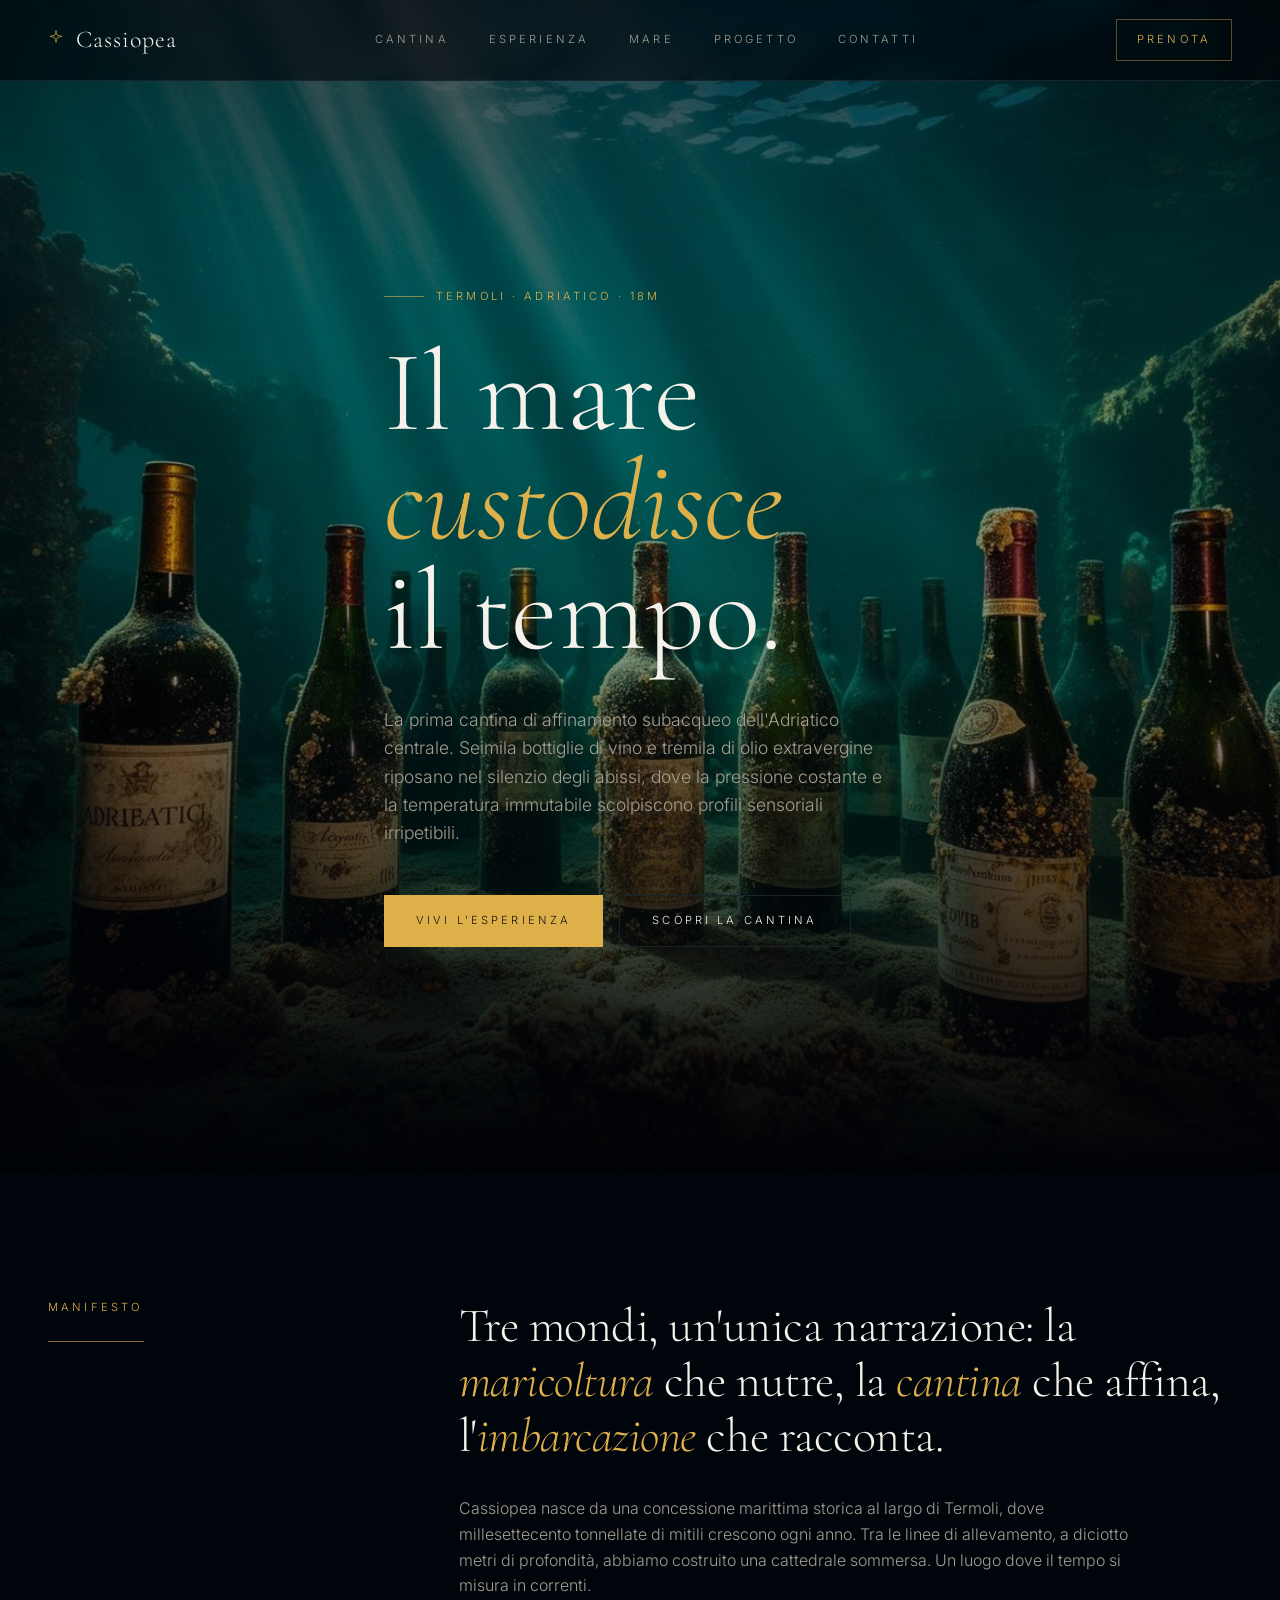
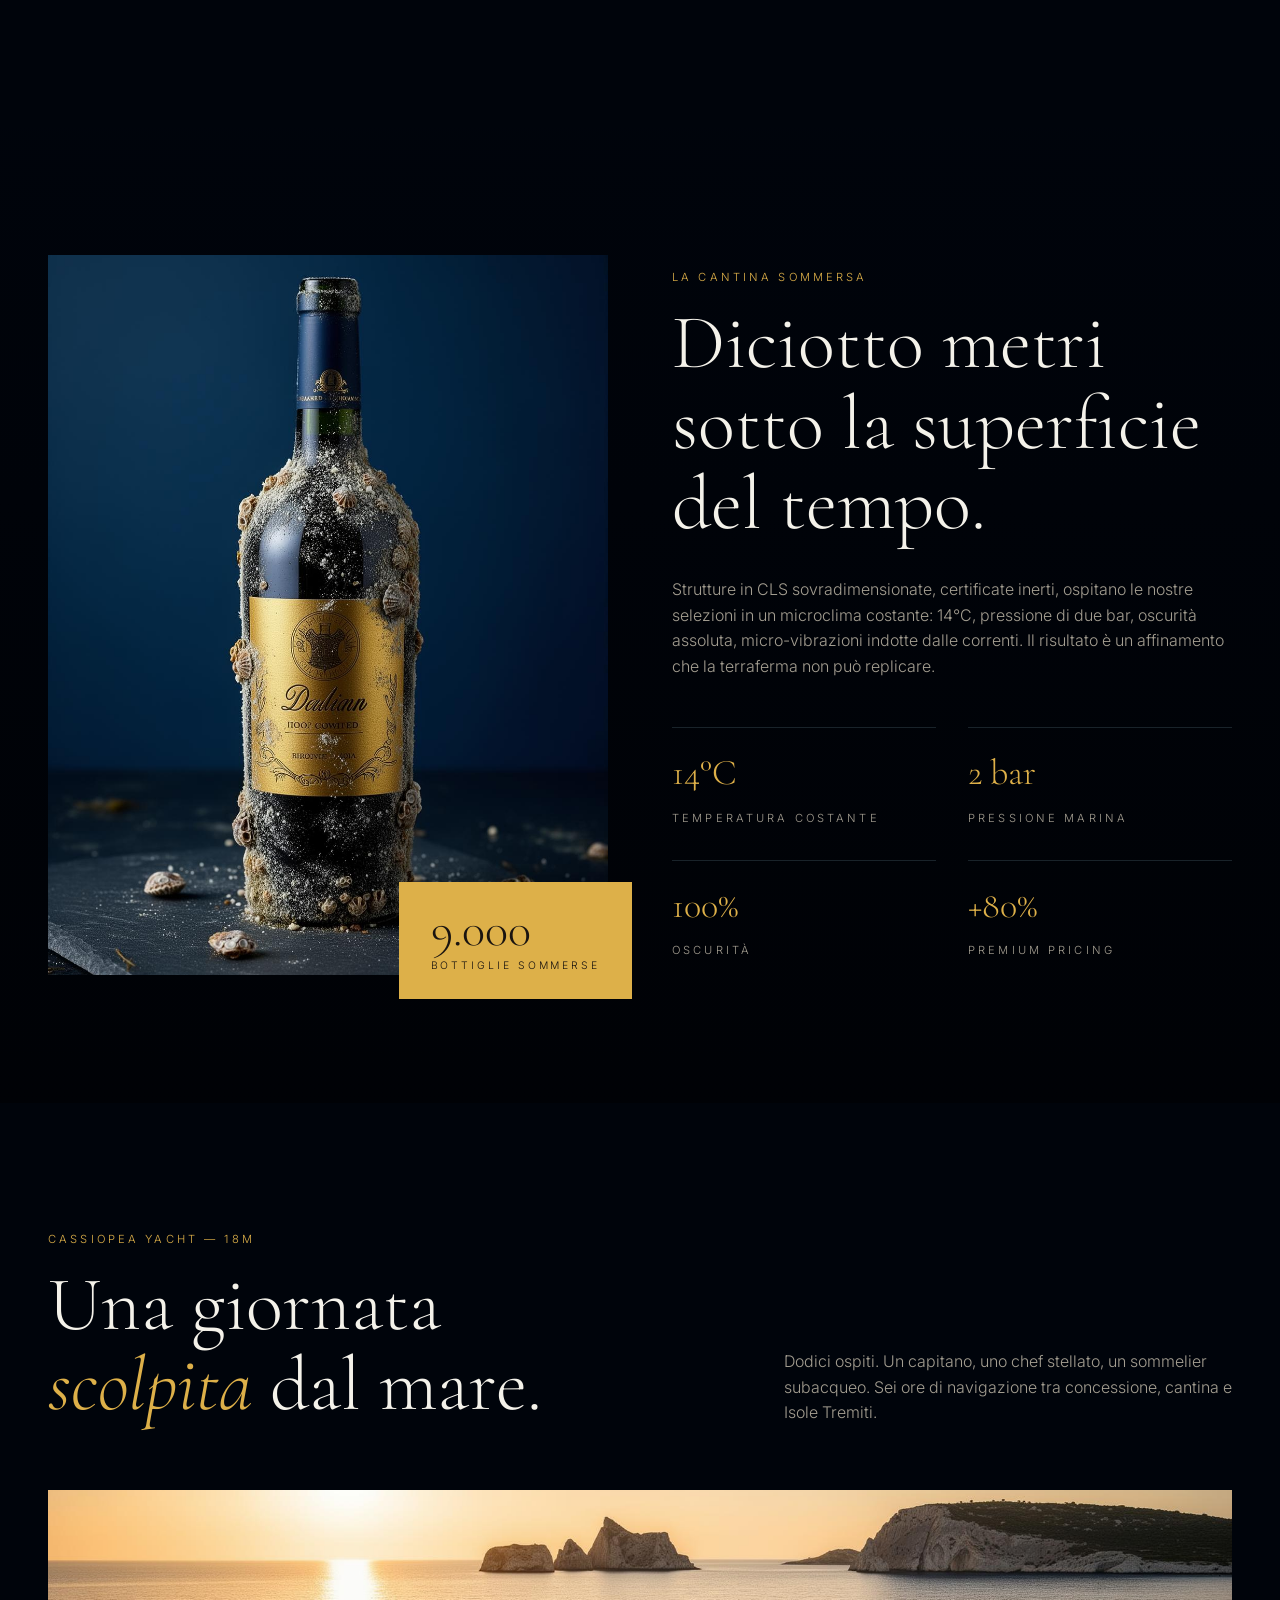
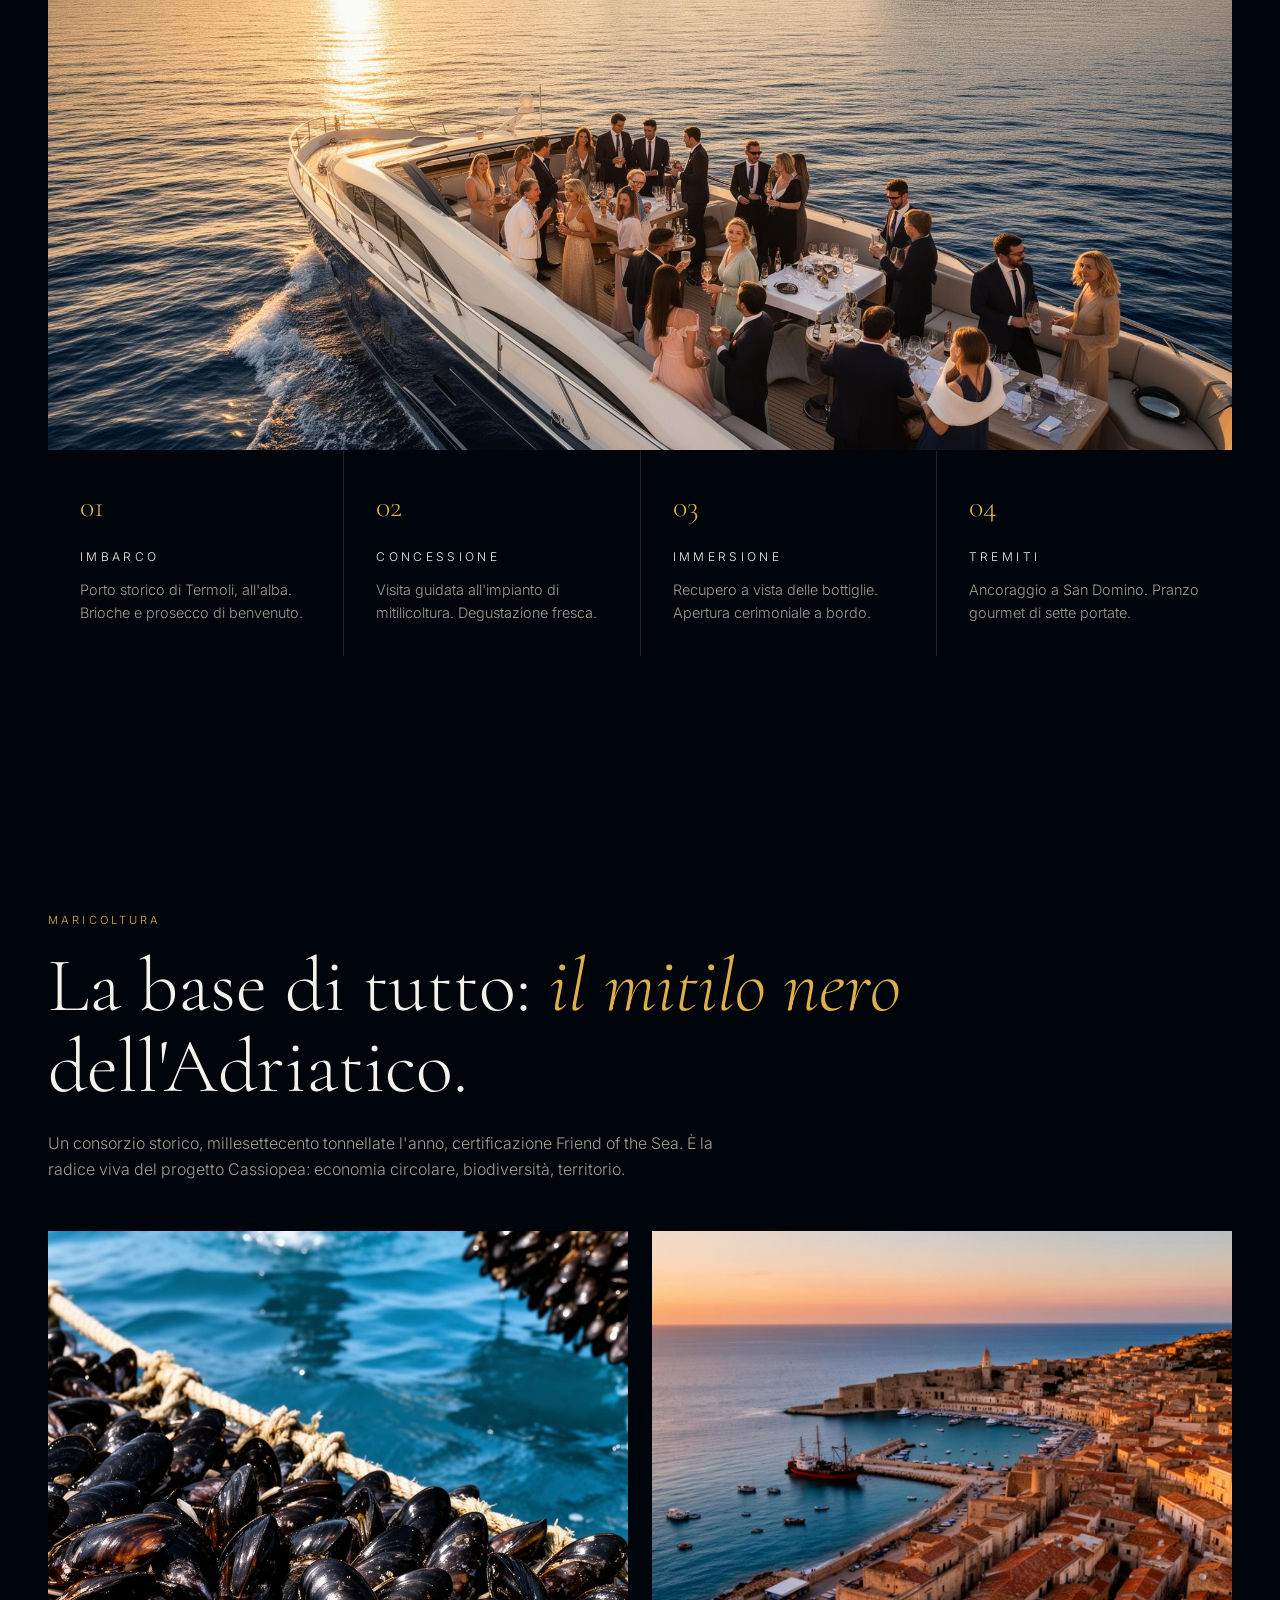
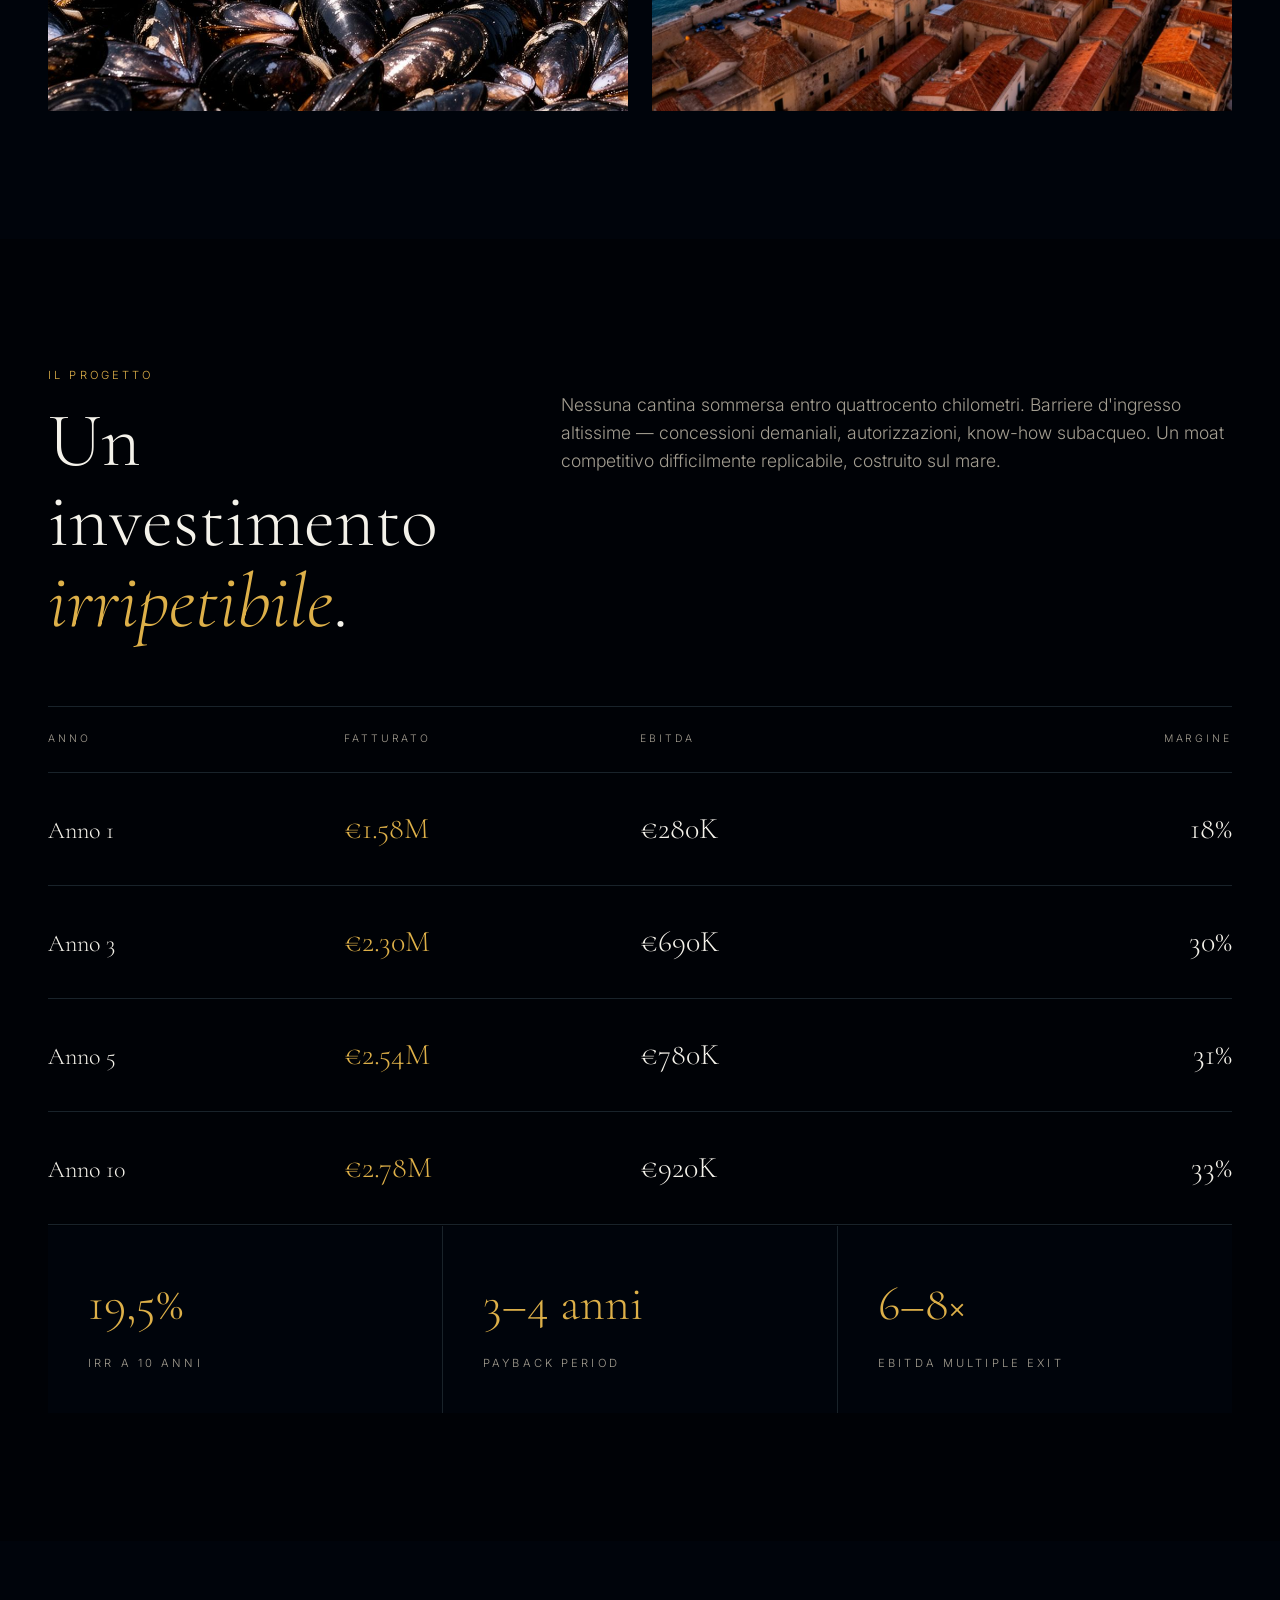
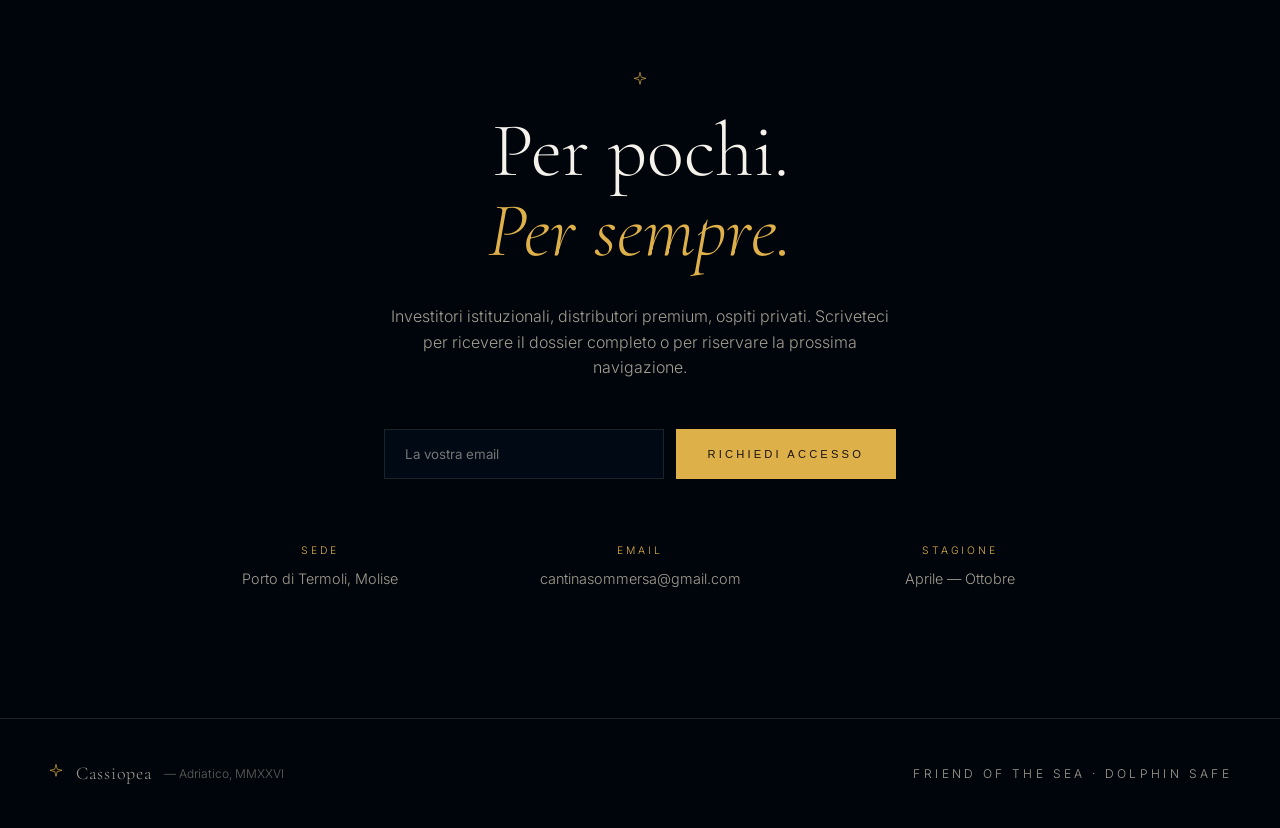
==== commit d3444a2d: "Add files via upload" ====
--- a/index.html
+++ b/index.html
@@ -146,7 +146,7 @@
     </form>
     <div class="contact-info">
       <div><div class="label">Sede</div>Porto di Termoli, Molise</div>
-      <div><div class="label">Email</div>ospiti@cassiopea-adriatico.it</div>
+      <div><div class="label">Email</div>cantinasommersa@gmail.com</div>
       <div><div class="label">Stagione</div>Aprile — Ottobre</div>
     </div>
   </div>
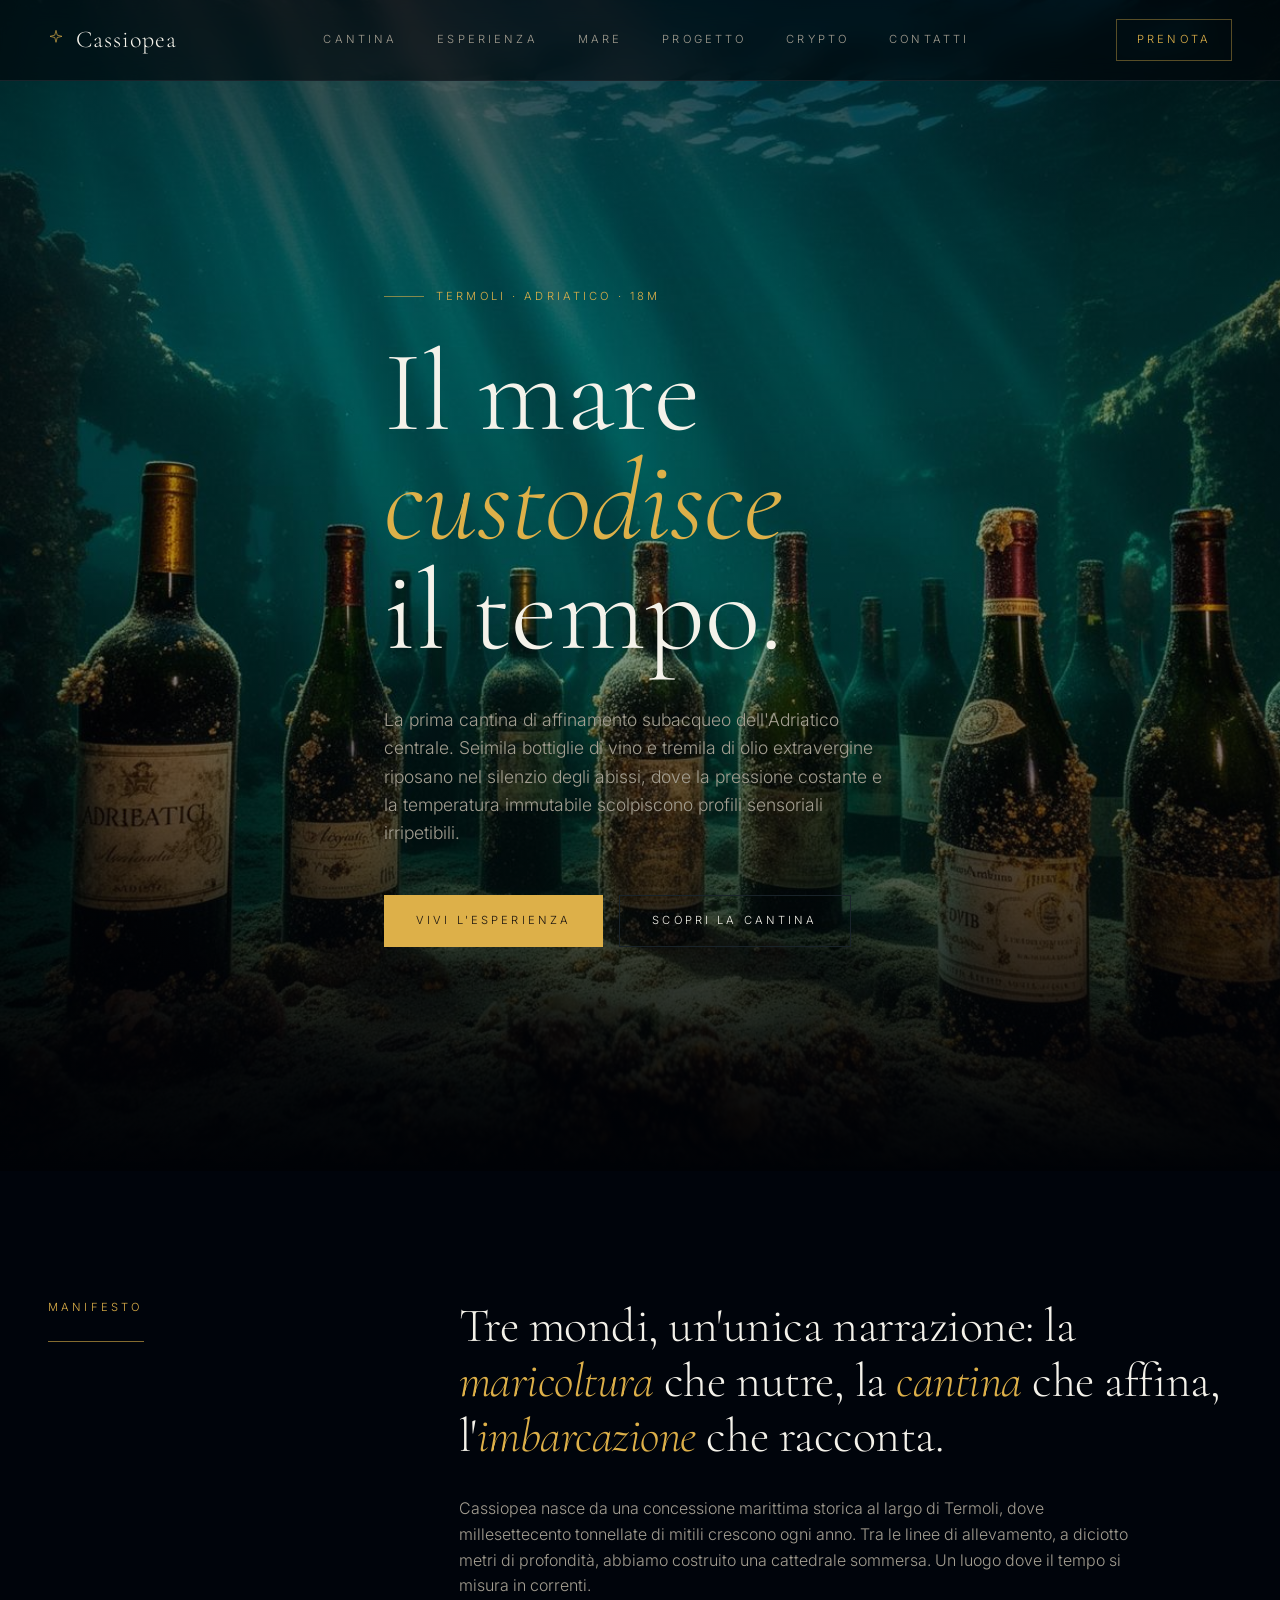
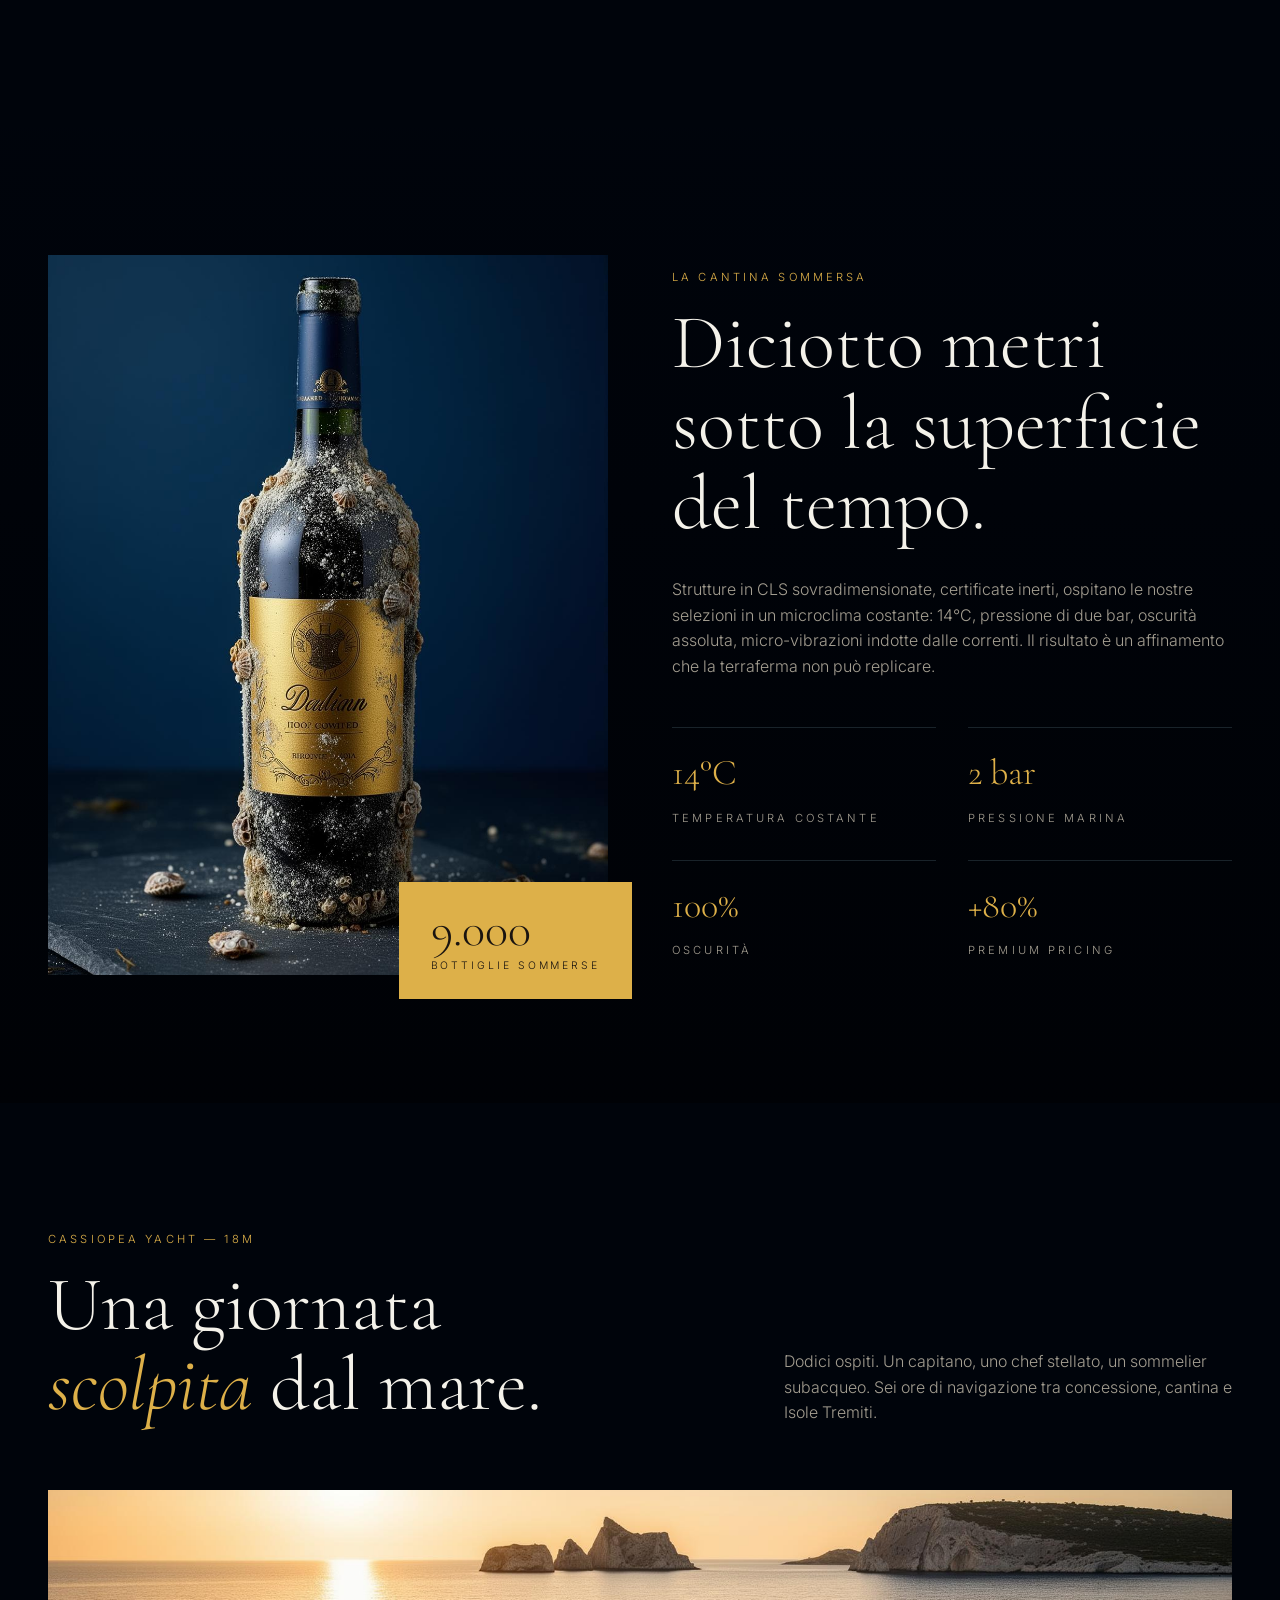
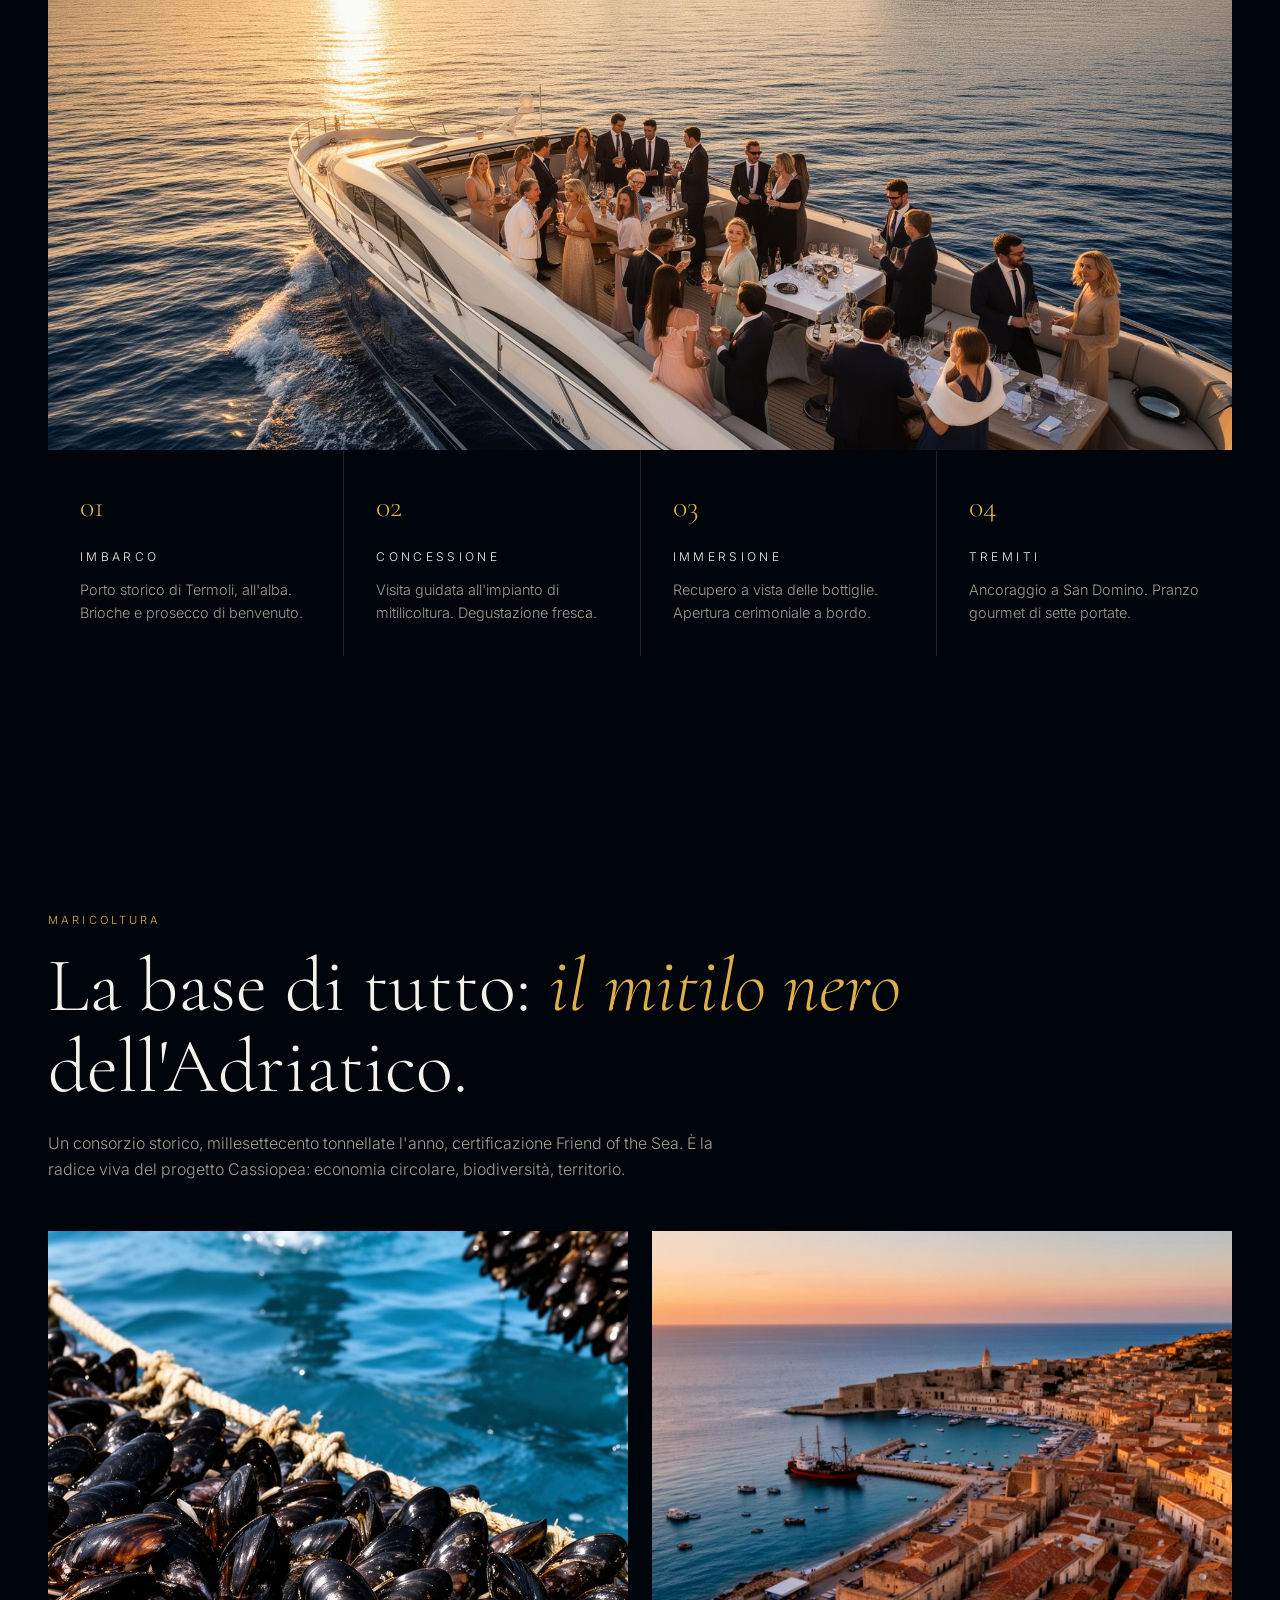
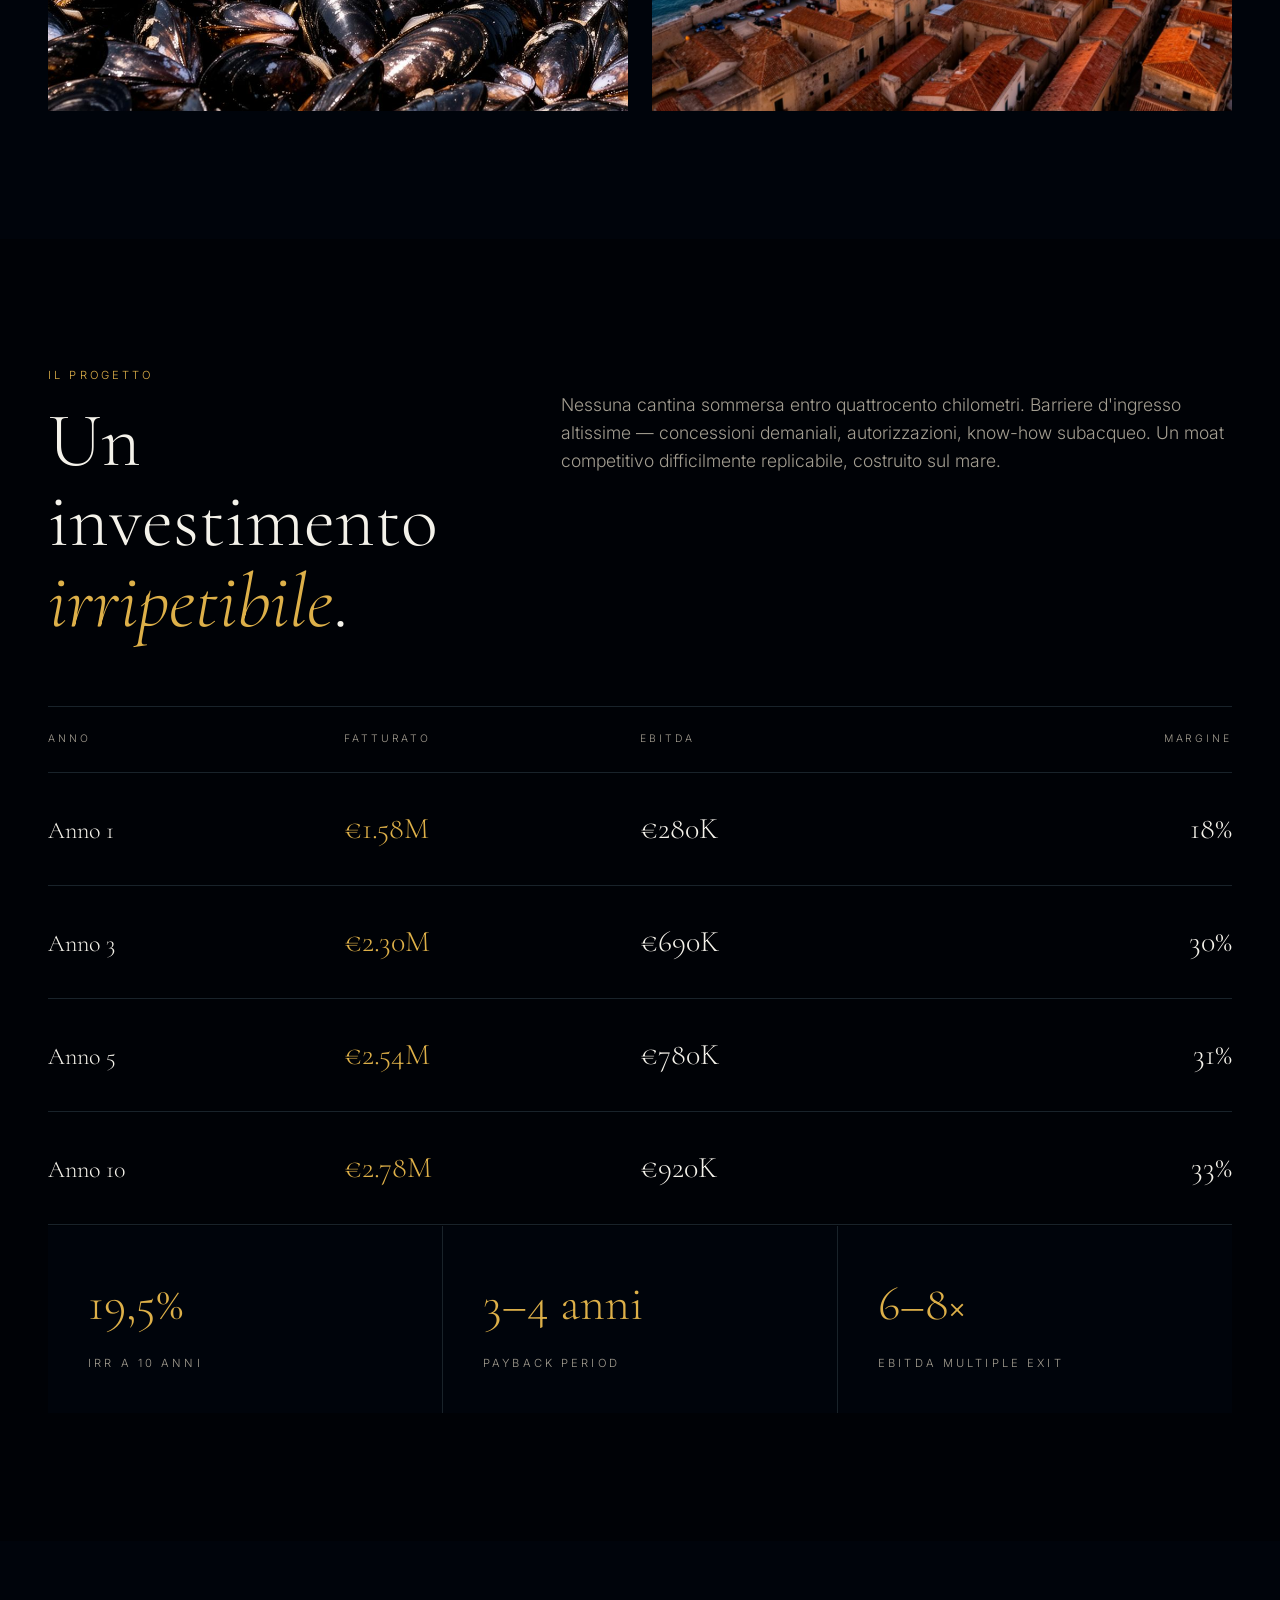
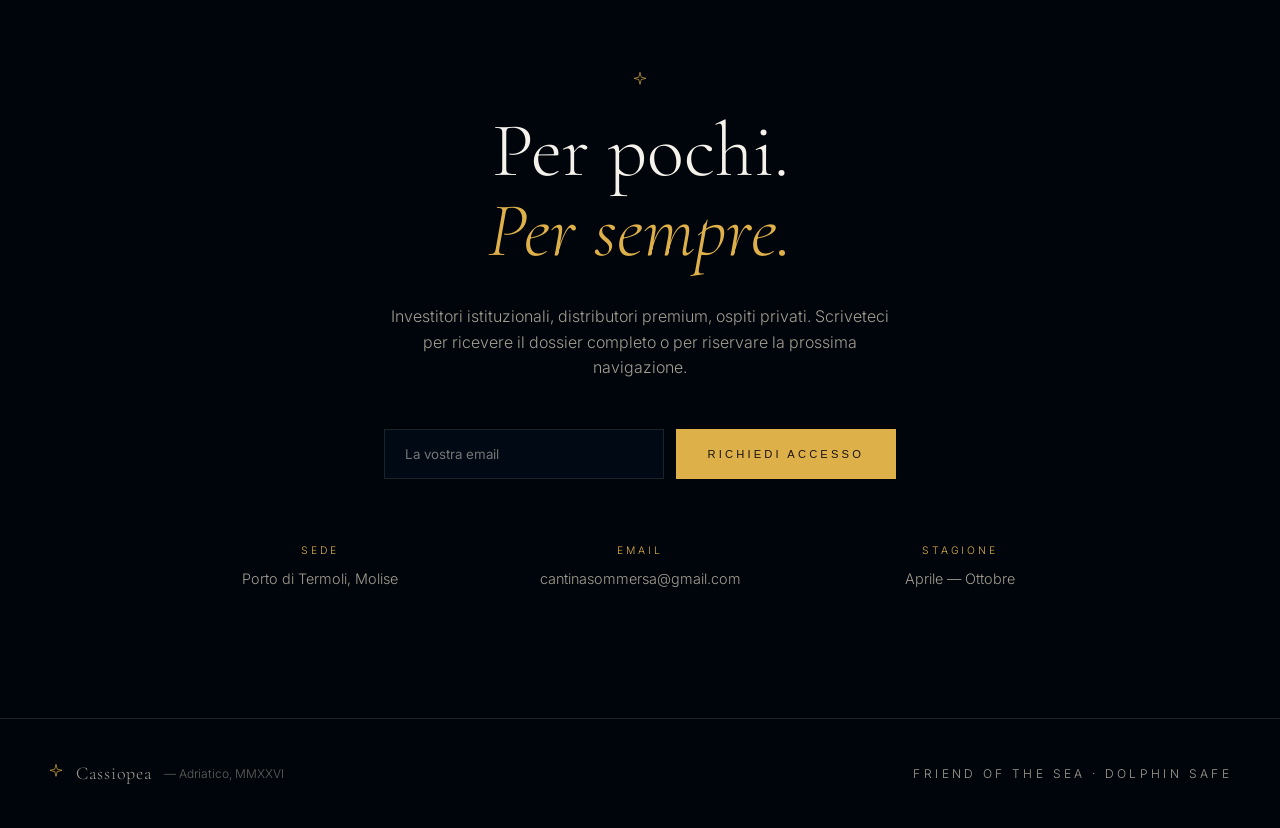
==== commit 6db4903d: "Add files via upload" ====
--- a/index.html
+++ b/index.html
@@ -21,6 +21,7 @@
       <a href="esperienza.html">Esperienza</a>
       <a href="mare.html">Mare</a>
       <a href="progetto.html">Progetto</a>
+      <a href="crypto.html">Crypto</a>
       <a href="contatti.html">Contatti</a>
     </div>
     <a href="contatti.html" class="cta">Prenota</a>
